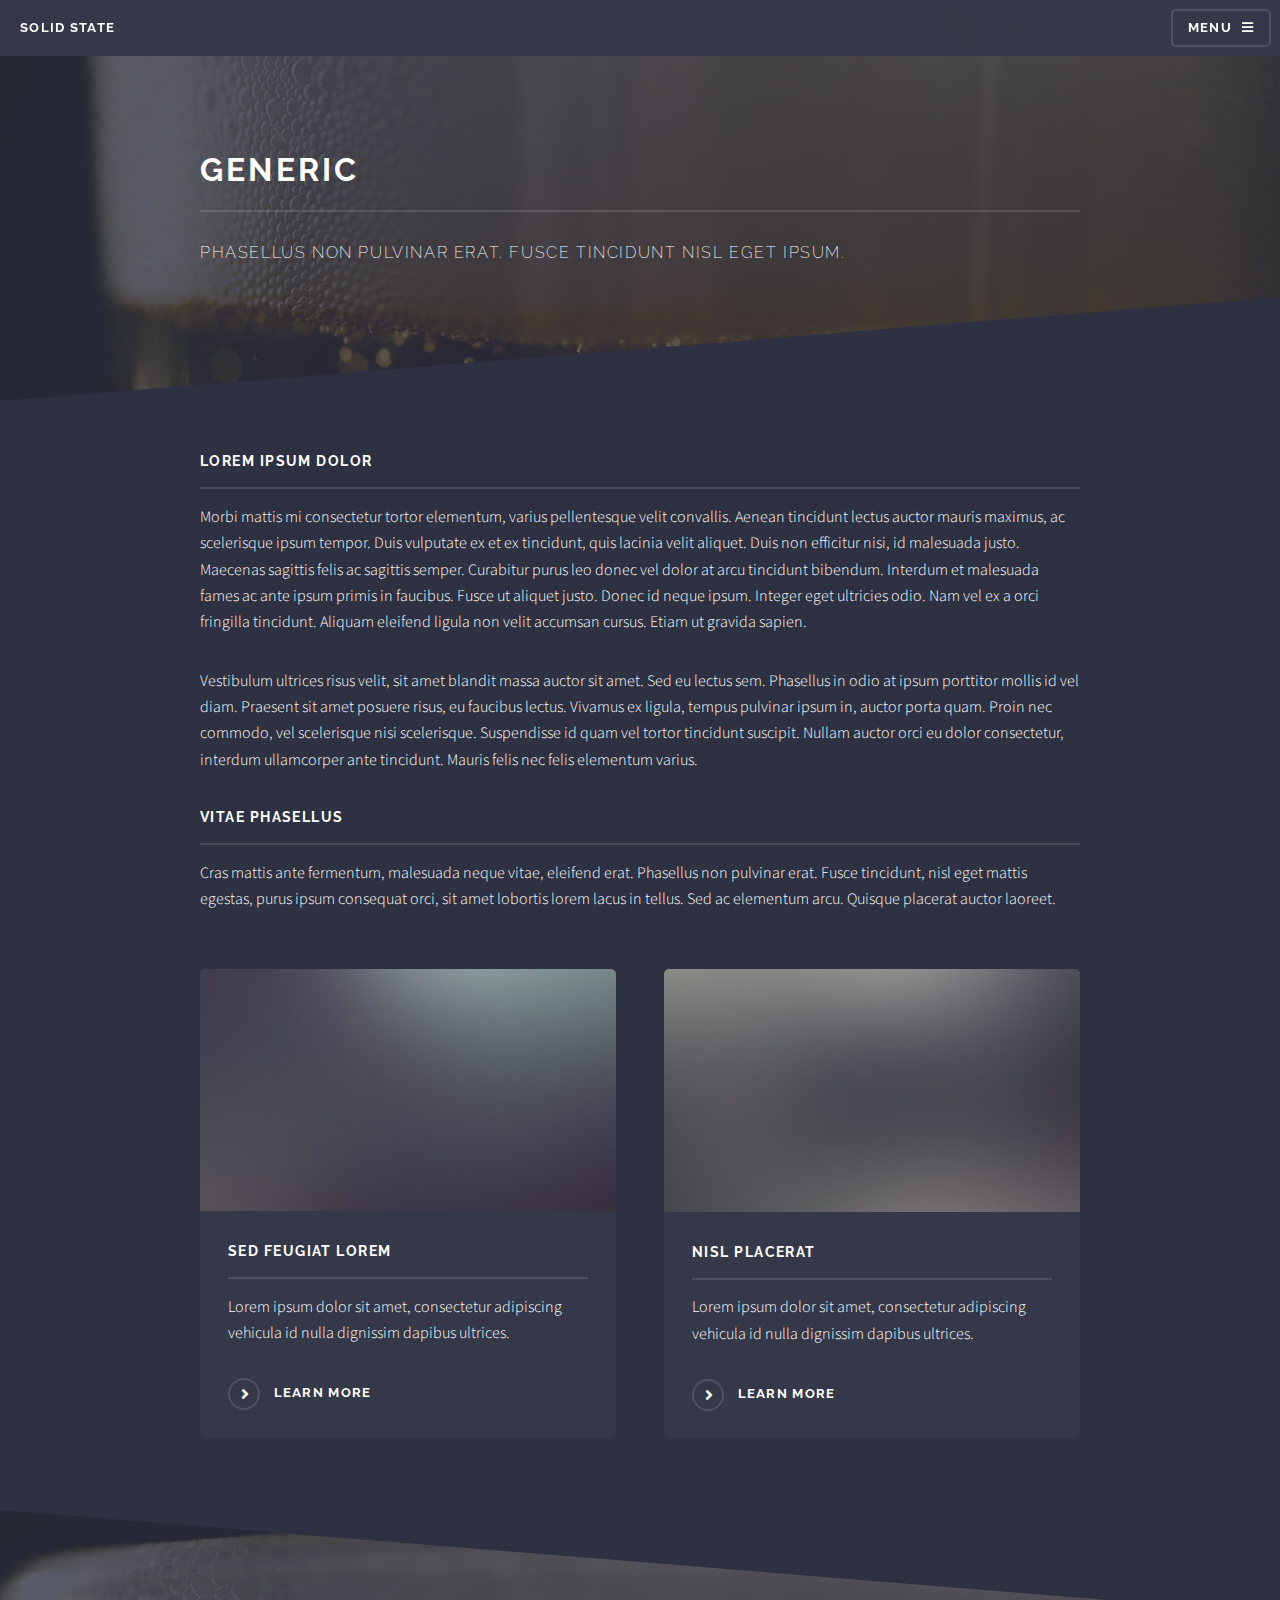
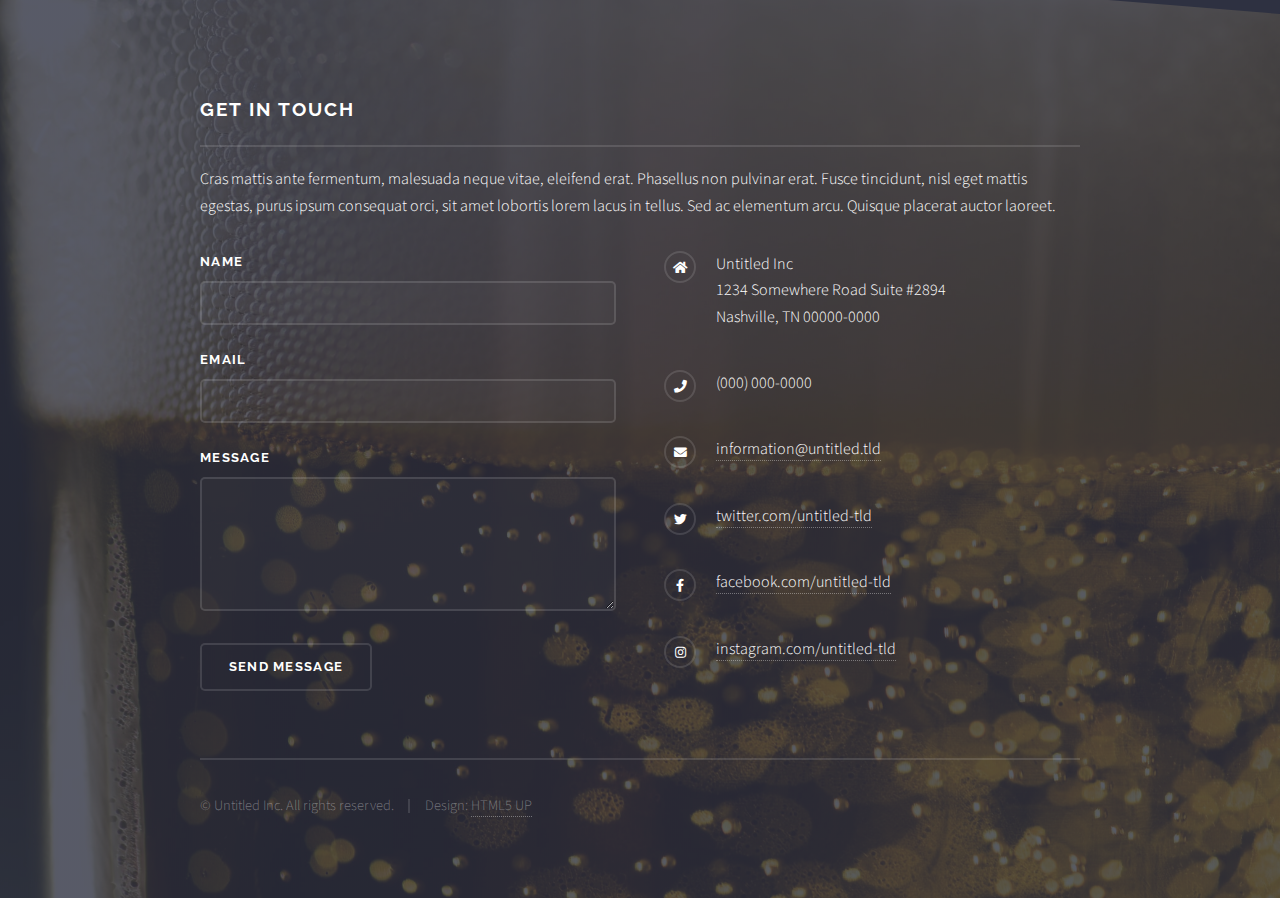
==== about.html @ 539ffc4b "Update index menu. Add beer and about html pages" ====
<!DOCTYPE HTML>
<!--
	Solid State by HTML5 UP
	html5up.net | @ajlkn
	Free for personal and commercial use under the CCA 3.0 license (html5up.net/license)
-->
<html>
	<head>
		<title>Generic - Solid State by HTML5 UP</title>
		<meta charset="utf-8" />
		<meta name="viewport" content="width=device-width, initial-scale=1, user-scalable=no" />
		<link rel="stylesheet" href="assets/css/main.css" />
		<noscript><link rel="stylesheet" href="assets/css/noscript.css" /></noscript>
	</head>
	<body class="is-preload">

		<!-- Page Wrapper -->
			<div id="page-wrapper">

				<!-- Header -->
					<header id="header">
						<h1><a href="index.html">Solid State</a></h1>
						<nav>
							<a href="#menu">Menu</a>
						</nav>
					</header>

				<!-- Menu -->
					<nav id="menu">
						<div class="inner">
							<h2>Menu</h2>
							<ul class="links">
								<li><a href="index.html">Home</a></li>
								<li><a href="generic.html">Generic</a></li>
								<li><a href="elements.html">Elements</a></li>
								<li><a href="#">Log In</a></li>
								<li><a href="#">Sign Up</a></li>
							</ul>
							<a href="#" class="close">Close</a>
						</div>
					</nav>

				<!-- Wrapper -->
					<section id="wrapper">
						<header>
							<div class="inner">
								<h2>Generic</h2>
								<p>Phasellus non pulvinar erat. Fusce tincidunt nisl eget ipsum.</p>
							</div>
						</header>

						<!-- Content -->
							<div class="wrapper">
								<div class="inner">

									<h3 class="major">Lorem ipsum dolor</h3>
									<p>Morbi mattis mi consectetur tortor elementum, varius pellentesque velit convallis. Aenean tincidunt lectus auctor mauris maximus, ac scelerisque ipsum tempor. Duis vulputate ex et ex tincidunt, quis lacinia velit aliquet. Duis non efficitur nisi, id malesuada justo. Maecenas sagittis felis ac sagittis semper. Curabitur purus leo donec vel dolor at arcu tincidunt bibendum. Interdum et malesuada fames ac ante ipsum primis in faucibus. Fusce ut aliquet justo. Donec id neque ipsum. Integer eget ultricies odio. Nam vel ex a orci fringilla tincidunt. Aliquam eleifend ligula non velit accumsan cursus. Etiam ut gravida sapien.</p>

									<p>Vestibulum ultrices risus velit, sit amet blandit massa auctor sit amet. Sed eu lectus sem. Phasellus in odio at ipsum porttitor mollis id vel diam. Praesent sit amet posuere risus, eu faucibus lectus. Vivamus ex ligula, tempus pulvinar ipsum in, auctor porta quam. Proin nec commodo, vel scelerisque nisi scelerisque. Suspendisse id quam vel tortor tincidunt suscipit. Nullam auctor orci eu dolor consectetur, interdum ullamcorper ante tincidunt. Mauris felis nec felis elementum varius.</p>

									<h3 class="major">Vitae phasellus</h3>
									<p>Cras mattis ante fermentum, malesuada neque vitae, eleifend erat. Phasellus non pulvinar erat. Fusce tincidunt, nisl eget mattis egestas, purus ipsum consequat orci, sit amet lobortis lorem lacus in tellus. Sed ac elementum arcu. Quisque placerat auctor laoreet.</p>

									<section class="features">
										<article>
											<a href="#" class="image"><img src="images/pic04.jpg" alt="" /></a>
											<h3 class="major">Sed feugiat lorem</h3>
											<p>Lorem ipsum dolor sit amet, consectetur adipiscing vehicula id nulla dignissim dapibus ultrices.</p>
											<a href="#" class="special">Learn more</a>
										</article>
										<article>
											<a href="#" class="image"><img src="images/pic05.jpg" alt="" /></a>
											<h3 class="major">Nisl placerat</h3>
											<p>Lorem ipsum dolor sit amet, consectetur adipiscing vehicula id nulla dignissim dapibus ultrices.</p>
											<a href="#" class="special">Learn more</a>
										</article>
									</section>

								</div>
							</div>

					</section>

				<!-- Footer -->
					<section id="footer">
						<div class="inner">
							<h2 class="major">Get in touch</h2>
							<p>Cras mattis ante fermentum, malesuada neque vitae, eleifend erat. Phasellus non pulvinar erat. Fusce tincidunt, nisl eget mattis egestas, purus ipsum consequat orci, sit amet lobortis lorem lacus in tellus. Sed ac elementum arcu. Quisque placerat auctor laoreet.</p>
							<form method="post" action="#">
								<div class="fields">
									<div class="field">
										<label for="name">Name</label>
										<input type="text" name="name" id="name" />
									</div>
									<div class="field">
										<label for="email">Email</label>
										<input type="email" name="email" id="email" />
									</div>
									<div class="field">
										<label for="message">Message</label>
										<textarea name="message" id="message" rows="4"></textarea>
									</div>
								</div>
								<ul class="actions">
									<li><input type="submit" value="Send Message" /></li>
								</ul>
							</form>
							<ul class="contact">
								<li class="icon solid fa-home">
									Untitled Inc<br />
									1234 Somewhere Road Suite #2894<br />
									Nashville, TN 00000-0000
								</li>
								<li class="icon solid fa-phone">(000) 000-0000</li>
								<li class="icon solid fa-envelope"><a href="#">information@untitled.tld</a></li>
								<li class="icon brands fa-twitter"><a href="#">twitter.com/untitled-tld</a></li>
								<li class="icon brands fa-facebook-f"><a href="#">facebook.com/untitled-tld</a></li>
								<li class="icon brands fa-instagram"><a href="#">instagram.com/untitled-tld</a></li>
							</ul>
							<ul class="copyright">
								<li>&copy; Untitled Inc. All rights reserved.</li><li>Design: <a href="http://html5up.net">HTML5 UP</a></li>
							</ul>
						</div>
					</section>

			</div>

		<!-- Scripts -->
			<script src="assets/js/jquery.min.js"></script>
			<script src="assets/js/jquery.scrollex.min.js"></script>
			<script src="assets/js/browser.min.js"></script>
			<script src="assets/js/breakpoints.min.js"></script>
			<script src="assets/js/util.js"></script>
			<script src="assets/js/main.js"></script>

	</body>
</html>
---- assets/css/main.css ----
@import url(fontawesome-all.min.css);
@import url("https://fonts.googleapis.com/css?family=Raleway:200,700|Source+Sans+Pro:300,600,300italic,600italic");

/*
	Solid State by HTML5 UP
	html5up.net | @ajlkn
	Free for personal and commercial use under the CCA 3.0 license (html5up.net/license)
*/

html,
body,
div,
span,
applet,
object,
iframe,
h1,
h2,
h3,
h4,
h5,
h6,
p,
blockquote,
pre,
a,
abbr,
acronym,
address,
big,
cite,
code,
del,
dfn,
em,
img,
ins,
kbd,
q,
s,
samp,
small,
strike,
strong,
sub,
sup,
tt,
var,
b,
u,
i,
center,
dl,
dt,
dd,
ol,
ul,
li,
fieldset,
form,
label,
legend,
table,
caption,
tbody,
tfoot,
thead,
tr,
th,
td,
article,
aside,
canvas,
details,
embed,
figure,
figcaption,
footer,
header,
hgroup,
menu,
nav,
output,
ruby,
section,
summary,
time,
mark,
audio,
video {
  margin: 0;
  padding: 0;
  border: 0;
  font-size: 100%;
  font: inherit;
  vertical-align: baseline;
}

article,
aside,
details,
figcaption,
figure,
footer,
header,
hgroup,
menu,
nav,
section {
  display: block;
}

body {
  line-height: 1;
}

ol,
ul {
  list-style: none;
}

blockquote,
q {
  quotes: none;
}

blockquote:before,
blockquote:after,
q:before,
q:after {
  content: "";
  content: none;
}

table {
  border-collapse: collapse;
  border-spacing: 0;
}

body {
  -webkit-text-size-adjust: none;
}

mark {
  background-color: transparent;
  color: inherit;
}

input::-moz-focus-inner {
  border: 0;
  padding: 0;
}

input,
select,
textarea {
  -moz-appearance: none;
  -webkit-appearance: none;
  -ms-appearance: none;
  appearance: none;
}

/* Basic */

@-ms-viewport {
  width: device-width;
}

body {
  -ms-overflow-style: scrollbar;
}

@media screen and (max-width: 480px) {
  html,
  body {
    min-width: 320px;
  }
}

html {
  box-sizing: border-box;
}

*,
*:before,
*:after {
  box-sizing: inherit;
}

body {
  background-color: #2e3141;
  background-image: linear-gradient(
      to top,
      rgba(46, 49, 65, 0.8),
      rgba(46, 49, 65, 0.8)
    ),
    url("../../images/bg.jpg");
  background-size: auto, cover;
  background-attachment: fixed, fixed;
  background-position: center, center;
}

body.is-preload *,
body.is-preload *:before,
body.is-preload *:after {
  -moz-animation: none !important;
  -webkit-animation: none !important;
  -ms-animation: none !important;
  animation: none !important;
  -moz-transition: none !important;
  -webkit-transition: none !important;
  -ms-transition: none !important;
  transition: none !important;
}

/* Type */

body,
input,
select,
textarea {
  color: #ffffff;
  font-family: "Source Sans Pro", Helvetica, sans-serif;
  font-size: 16.5pt;
  font-weight: 300;
  line-height: 1.65;
}

@media screen and (max-width: 1680px) {
  body,
  input,
  select,
  textarea {
    font-size: 13pt;
  }
}

@media screen and (max-width: 1280px) {
  body,
  input,
  select,
  textarea {
    font-size: 12pt;
  }
}

@media screen and (max-width: 980px) {
  body,
  input,
  select,
  textarea {
    font-size: 12pt;
  }
}

@media screen and (max-width: 736px) {
  body,
  input,
  select,
  textarea {
    font-size: 12pt;
  }
}

@media screen and (max-width: 480px) {
  body,
  input,
  select,
  textarea {
    font-size: 12pt;
  }
}

a {
  -moz-transition: color 0.2s ease-in-out, border-bottom-color 0.2s ease-in-out;
  -webkit-transition: color 0.2s ease-in-out,
    border-bottom-color 0.2s ease-in-out;
  -ms-transition: color 0.2s ease-in-out, border-bottom-color 0.2s ease-in-out;
  transition: color 0.2s ease-in-out, border-bottom-color 0.2s ease-in-out;
  border-bottom: dotted 1px rgba(255, 255, 255, 0.35);
  color: #ffffff;
  text-decoration: none;
}

a:hover {
  border-bottom-color: transparent;
  color: #ffffff !important;
}

a.special:not(.button) {
  text-decoration: none;
  border-bottom: 0;
  display: block;
  font-family: Raleway, Helvetica, sans-serif;
  font-size: 0.8em;
  font-weight: 700;
  letter-spacing: 0.1em;
  margin: 0 0 2em 0;
  text-transform: uppercase;
}

a.special:not(.button):before {
  -moz-osx-font-smoothing: grayscale;
  -webkit-font-smoothing: antialiased;
  display: inline-block;
  font-style: normal;
  font-variant: normal;
  text-rendering: auto;
  line-height: 1;
  text-transform: none !important;
  font-family: "Font Awesome 5 Free";
  font-weight: 900;
}

a.special:not(.button):before {
  -moz-transition: background-color 0.2s ease-in-out;
  -webkit-transition: background-color 0.2s ease-in-out;
  -ms-transition: background-color 0.2s ease-in-out;
  transition: background-color 0.2s ease-in-out;
  border-radius: 100%;
  border: solid 2px rgba(255, 255, 255, 0.125);
  content: "\f105";
  display: inline-block;
  font-size: 1.25em;
  height: 2em;
  line-height: 1.75em;
  margin-right: 0.85em;
  text-align: center;
  text-indent: 0.15em;
  vertical-align: middle;
  width: 2em;
}

a.special:not(.button):hover:before {
  background-color: rgba(255, 255, 255, 0.025);
}

a.special:not(.button):active:before {
  background-color: rgba(255, 255, 255, 0.075);
}

strong,
b {
  color: #ffffff;
  font-weight: 600;
}

em,
i {
  font-style: italic;
}

p {
  margin: 0 0 2em 0;
}

h1,
h2,
h3,
h4,
h5,
h6 {
  color: #ffffff;
  font-family: Raleway, Helvetica, sans-serif;
  font-weight: 700;
  letter-spacing: 0.1em;
  margin: 0 0 1em 0;
  text-transform: uppercase;
}

h1 a,
h2 a,
h3 a,
h4 a,
h5 a,
h6 a {
  color: inherit;
  text-decoration: none;
  border-bottom: 0;
}

h1 span,
h2 span,
h3 span,
h4 span,
h5 span,
h6 span {
  font-weight: 200;
}

h1.major,
h2.major,
h3.major,
h4.major,
h5.major,
h6.major {
  padding-bottom: 1em;
  border-bottom: solid 2px rgba(255, 255, 255, 0.125);
}

h2 {
  font-size: 1.2em;
}

h3 {
  font-size: 0.9em;
}

h4 {
  font-size: 0.7em;
}

h5 {
  font-size: 0.7em;
}

h6 {
  font-size: 0.7em;
}

@media screen and (max-width: 736px) {
  h2 {
    font-size: 1em;
  }

  h3 {
    font-size: 0.8em;
  }
}

sub {
  font-size: 0.8em;
  position: relative;
  top: 0.5em;
}

sup {
  font-size: 0.8em;
  position: relative;
  top: -0.5em;
}

blockquote {
  border-left: solid 4px rgba(255, 255, 255, 0.125);
  font-style: italic;
  margin: 0 0 2em 0;
  padding: 0.5em 0 0.5em 2em;
}

code {
  background: rgba(255, 255, 255, 0.025);
  border-radius: 5px;
  border: solid 2px rgba(255, 255, 255, 0.125);
  font-family: "Courier New", monospace;
  font-size: 0.9em;
  margin: 0 0.25em;
  padding: 0.25em 0.65em;
}

pre {
  -webkit-overflow-scrolling: touch;
  font-family: "Courier New", monospace;
  font-size: 0.9em;
  margin: 0 0 2em 0;
}

pre code {
  display: block;
  line-height: 1.75em;
  padding: 1em 1.5em;
  overflow-x: auto;
}

hr {
  border: 0;
  border-bottom: solid 2px rgba(255, 255, 255, 0.125);
  margin: 2.5em 0;
}

hr.major {
  margin: 4em 0;
}

.align-left {
  text-align: left;
}

.align-center {
  text-align: center;
}

.align-right {
  text-align: right;
}

/* Row */

.row {
  display: flex;
  flex-wrap: wrap;
  box-sizing: border-box;
  align-items: stretch;
}

.row > * {
  box-sizing: border-box;
}

.row.gtr-uniform > * > :last-child {
  margin-bottom: 0;
}

.row.aln-left {
  justify-content: flex-start;
}

.row.aln-center {
  justify-content: center;
}

.row.aln-right {
  justify-content: flex-end;
}

.row.aln-top {
  align-items: flex-start;
}

.row.aln-middle {
  align-items: center;
}

.row.aln-bottom {
  align-items: flex-end;
}

.row > .imp {
  order: -1;
}

.row > .col-1 {
  width: 8.33333%;
}

.row > .off-1 {
  margin-left: 8.33333%;
}

.row > .col-2 {
  width: 16.66667%;
}

.row > .off-2 {
  margin-left: 16.66667%;
}

.row > .col-3 {
  width: 25%;
}

.row > .off-3 {
  margin-left: 25%;
}

.row > .col-4 {
  width: 33.33333%;
}

.row > .off-4 {
  margin-left: 33.33333%;
}

.row > .col-5 {
  width: 41.66667%;
}

.row > .off-5 {
  margin-left: 41.66667%;
}

.row > .col-6 {
  width: 50%;
}

.row > .off-6 {
  margin-left: 50%;
}

.row > .col-7 {
  width: 58.33333%;
}

.row > .off-7 {
  margin-left: 58.33333%;
}

.row > .col-8 {
  width: 66.66667%;
}

.row > .off-8 {
  margin-left: 66.66667%;
}

.row > .col-9 {
  width: 75%;
}

.row > .off-9 {
  margin-left: 75%;
}

.row > .col-10 {
  width: 83.33333%;
}

.row > .off-10 {
  margin-left: 83.33333%;
}

.row > .col-11 {
  width: 91.66667%;
}

.row > .off-11 {
  margin-left: 91.66667%;
}

.row > .col-12 {
  width: 100%;
}

.row > .off-12 {
  margin-left: 100%;
}

.row.gtr-0 {
  margin-top: 0;
  margin-left: 0em;
}

.row.gtr-0 > * {
  padding: 0 0 0 0em;
}

.row.gtr-0.gtr-uniform {
  margin-top: 0em;
}

.row.gtr-0.gtr-uniform > * {
  padding-top: 0em;
}

.row.gtr-25 {
  margin-top: 0;
  margin-left: -0.4375em;
}

.row.gtr-25 > * {
  padding: 0 0 0 0.4375em;
}

.row.gtr-25.gtr-uniform {
  margin-top: -0.4375em;
}

.row.gtr-25.gtr-uniform > * {
  padding-top: 0.4375em;
}

.row.gtr-50 {
  margin-top: 0;
  margin-left: -0.875em;
}

.row.gtr-50 > * {
  padding: 0 0 0 0.875em;
}

.row.gtr-50.gtr-uniform {
  margin-top: -0.875em;
}

.row.gtr-50.gtr-uniform > * {
  padding-top: 0.875em;
}

.row {
  margin-top: 0;
  margin-left: -1.75em;
}

.row > * {
  padding: 0 0 0 1.75em;
}

.row.gtr-uniform {
  margin-top: -1.75em;
}

.row.gtr-uniform > * {
  padding-top: 1.75em;
}

.row.gtr-150 {
  margin-top: 0;
  margin-left: -2.625em;
}

.row.gtr-150 > * {
  padding: 0 0 0 2.625em;
}

.row.gtr-150.gtr-uniform {
  margin-top: -2.625em;
}

.row.gtr-150.gtr-uniform > * {
  padding-top: 2.625em;
}

.row.gtr-200 {
  margin-top: 0;
  margin-left: -3.5em;
}

.row.gtr-200 > * {
  padding: 0 0 0 3.5em;
}

.row.gtr-200.gtr-uniform {
  margin-top: -3.5em;
}

.row.gtr-200.gtr-uniform > * {
  padding-top: 3.5em;
}

@media screen and (max-width: 1680px) {
  .row {
    display: flex;
    flex-wrap: wrap;
    box-sizing: border-box;
    align-items: stretch;
  }

  .row > * {
    box-sizing: border-box;
  }

  .row.gtr-uniform > * > :last-child {
    margin-bottom: 0;
  }

  .row.aln-left {
    justify-content: flex-start;
  }

  .row.aln-center {
    justify-content: center;
  }

  .row.aln-right {
    justify-content: flex-end;
  }

  .row.aln-top {
    align-items: flex-start;
  }

  .row.aln-middle {
    align-items: center;
  }

  .row.aln-bottom {
    align-items: flex-end;
  }

  .row > .imp-xlarge {
    order: -1;
  }

  .row > .col-1-xlarge {
    width: 8.33333%;
  }

  .row > .off-1-xlarge {
    margin-left: 8.33333%;
  }

  .row > .col-2-xlarge {
    width: 16.66667%;
  }

  .row > .off-2-xlarge {
    margin-left: 16.66667%;
  }

  .row > .col-3-xlarge {
    width: 25%;
  }

  .row > .off-3-xlarge {
    margin-left: 25%;
  }

  .row > .col-4-xlarge {
    width: 33.33333%;
  }

  .row > .off-4-xlarge {
    margin-left: 33.33333%;
  }

  .row > .col-5-xlarge {
    width: 41.66667%;
  }

  .row > .off-5-xlarge {
    margin-left: 41.66667%;
  }

  .row > .col-6-xlarge {
    width: 50%;
  }

  .row > .off-6-xlarge {
    margin-left: 50%;
  }

  .row > .col-7-xlarge {
    width: 58.33333%;
  }

  .row > .off-7-xlarge {
    margin-left: 58.33333%;
  }

  .row > .col-8-xlarge {
    width: 66.66667%;
  }

  .row > .off-8-xlarge {
    margin-left: 66.66667%;
  }

  .row > .col-9-xlarge {
    width: 75%;
  }

  .row > .off-9-xlarge {
    margin-left: 75%;
  }

  .row > .col-10-xlarge {
    width: 83.33333%;
  }

  .row > .off-10-xlarge {
    margin-left: 83.33333%;
  }

  .row > .col-11-xlarge {
    width: 91.66667%;
  }

  .row > .off-11-xlarge {
    margin-left: 91.66667%;
  }

  .row > .col-12-xlarge {
    width: 100%;
  }

  .row > .off-12-xlarge {
    margin-left: 100%;
  }

  .row.gtr-0 {
    margin-top: 0;
    margin-left: 0em;
  }

  .row.gtr-0 > * {
    padding: 0 0 0 0em;
  }

  .row.gtr-0.gtr-uniform {
    margin-top: 0em;
  }

  .row.gtr-0.gtr-uniform > * {
    padding-top: 0em;
  }

  .row.gtr-25 {
    margin-top: 0;
    margin-left: -0.4375em;
  }

  .row.gtr-25 > * {
    padding: 0 0 0 0.4375em;
  }

  .row.gtr-25.gtr-uniform {
    margin-top: -0.4375em;
  }

  .row.gtr-25.gtr-uniform > * {
    padding-top: 0.4375em;
  }

  .row.gtr-50 {
    margin-top: 0;
    margin-left: -0.875em;
  }

  .row.gtr-50 > * {
    padding: 0 0 0 0.875em;
  }

  .row.gtr-50.gtr-uniform {
    margin-top: -0.875em;
  }

  .row.gtr-50.gtr-uniform > * {
    padding-top: 0.875em;
  }

  .row {
    margin-top: 0;
    margin-left: -1.75em;
  }

  .row > * {
    padding: 0 0 0 1.75em;
  }

  .row.gtr-uniform {
    margin-top: -1.75em;
  }

  .row.gtr-uniform > * {
    padding-top: 1.75em;
  }

  .row.gtr-150 {
    margin-top: 0;
    margin-left: -2.625em;
  }

  .row.gtr-150 > * {
    padding: 0 0 0 2.625em;
  }

  .row.gtr-150.gtr-uniform {
    margin-top: -2.625em;
  }

  .row.gtr-150.gtr-uniform > * {
    padding-top: 2.625em;
  }

  .row.gtr-200 {
    margin-top: 0;
    margin-left: -3.5em;
  }

  .row.gtr-200 > * {
    padding: 0 0 0 3.5em;
  }

  .row.gtr-200.gtr-uniform {
    margin-top: -3.5em;
  }

  .row.gtr-200.gtr-uniform > * {
    padding-top: 3.5em;
  }
}

@media screen and (max-width: 1280px) {
  .row {
    display: flex;
    flex-wrap: wrap;
    box-sizing: border-box;
    align-items: stretch;
  }

  .row > * {
    box-sizing: border-box;
  }

  .row.gtr-uniform > * > :last-child {
    margin-bottom: 0;
  }

  .row.aln-left {
    justify-content: flex-start;
  }

  .row.aln-center {
    justify-content: center;
  }

  .row.aln-right {
    justify-content: flex-end;
  }

  .row.aln-top {
    align-items: flex-start;
  }

  .row.aln-middle {
    align-items: center;
  }

  .row.aln-bottom {
    align-items: flex-end;
  }

  .row > .imp-large {
    order: -1;
  }

  .row > .col-1-large {
    width: 8.33333%;
  }

  .row > .off-1-large {
    margin-left: 8.33333%;
  }

  .row > .col-2-large {
    width: 16.66667%;
  }

  .row > .off-2-large {
    margin-left: 16.66667%;
  }

  .row > .col-3-large {
    width: 25%;
  }

  .row > .off-3-large {
    margin-left: 25%;
  }

  .row > .col-4-large {
    width: 33.33333%;
  }

  .row > .off-4-large {
    margin-left: 33.33333%;
  }

  .row > .col-5-large {
    width: 41.66667%;
  }

  .row > .off-5-large {
    margin-left: 41.66667%;
  }

  .row > .col-6-large {
    width: 50%;
  }

  .row > .off-6-large {
    margin-left: 50%;
  }

  .row > .col-7-large {
    width: 58.33333%;
  }

  .row > .off-7-large {
    margin-left: 58.33333%;
  }

  .row > .col-8-large {
    width: 66.66667%;
  }

  .row > .off-8-large {
    margin-left: 66.66667%;
  }

  .row > .col-9-large {
    width: 75%;
  }

  .row > .off-9-large {
    margin-left: 75%;
  }

  .row > .col-10-large {
    width: 83.33333%;
  }

  .row > .off-10-large {
    margin-left: 83.33333%;
  }

  .row > .col-11-large {
    width: 91.66667%;
  }

  .row > .off-11-large {
    margin-left: 91.66667%;
  }

  .row > .col-12-large {
    width: 100%;
  }

  .row > .off-12-large {
    margin-left: 100%;
  }

  .row.gtr-0 {
    margin-top: 0;
    margin-left: 0em;
  }

  .row.gtr-0 > * {
    padding: 0 0 0 0em;
  }

  .row.gtr-0.gtr-uniform {
    margin-top: 0em;
  }

  .row.gtr-0.gtr-uniform > * {
    padding-top: 0em;
  }

  .row.gtr-25 {
    margin-top: 0;
    margin-left: -0.4375em;
  }

  .row.gtr-25 > * {
    padding: 0 0 0 0.4375em;
  }

  .row.gtr-25.gtr-uniform {
    margin-top: -0.4375em;
  }

  .row.gtr-25.gtr-uniform > * {
    padding-top: 0.4375em;
  }

  .row.gtr-50 {
    margin-top: 0;
    margin-left: -0.875em;
  }

  .row.gtr-50 > * {
    padding: 0 0 0 0.875em;
  }

  .row.gtr-50.gtr-uniform {
    margin-top: -0.875em;
  }

  .row.gtr-50.gtr-uniform > * {
    padding-top: 0.875em;
  }

  .row {
    margin-top: 0;
    margin-left: -1.75em;
  }

  .row > * {
    padding: 0 0 0 1.75em;
  }

  .row.gtr-uniform {
    margin-top: -1.75em;
  }

  .row.gtr-uniform > * {
    padding-top: 1.75em;
  }

  .row.gtr-150 {
    margin-top: 0;
    margin-left: -2.625em;
  }

  .row.gtr-150 > * {
    padding: 0 0 0 2.625em;
  }

  .row.gtr-150.gtr-uniform {
    margin-top: -2.625em;
  }

  .row.gtr-150.gtr-uniform > * {
    padding-top: 2.625em;
  }

  .row.gtr-200 {
    margin-top: 0;
    margin-left: -3.5em;
  }

  .row.gtr-200 > * {
    padding: 0 0 0 3.5em;
  }

  .row.gtr-200.gtr-uniform {
    margin-top: -3.5em;
  }

  .row.gtr-200.gtr-uniform > * {
    padding-top: 3.5em;
  }
}

@media screen and (max-width: 980px) {
  .row {
    display: flex;
    flex-wrap: wrap;
    box-sizing: border-box;
    align-items: stretch;
  }

  .row > * {
    box-sizing: border-box;
  }

  .row.gtr-uniform > * > :last-child {
    margin-bottom: 0;
  }

  .row.aln-left {
    justify-content: flex-start;
  }

  .row.aln-center {
    justify-content: center;
  }

  .row.aln-right {
    justify-content: flex-end;
  }

  .row.aln-top {
    align-items: flex-start;
  }

  .row.aln-middle {
    align-items: center;
  }

  .row.aln-bottom {
    align-items: flex-end;
  }

  .row > .imp-medium {
    order: -1;
  }

  .row > .col-1-medium {
    width: 8.33333%;
  }

  .row > .off-1-medium {
    margin-left: 8.33333%;
  }

  .row > .col-2-medium {
    width: 16.66667%;
  }

  .row > .off-2-medium {
    margin-left: 16.66667%;
  }

  .row > .col-3-medium {
    width: 25%;
  }

  .row > .off-3-medium {
    margin-left: 25%;
  }

  .row > .col-4-medium {
    width: 33.33333%;
  }

  .row > .off-4-medium {
    margin-left: 33.33333%;
  }

  .row > .col-5-medium {
    width: 41.66667%;
  }

  .row > .off-5-medium {
    margin-left: 41.66667%;
  }

  .row > .col-6-medium {
    width: 50%;
  }

  .row > .off-6-medium {
    margin-left: 50%;
  }

  .row > .col-7-medium {
    width: 58.33333%;
  }

  .row > .off-7-medium {
    margin-left: 58.33333%;
  }

  .row > .col-8-medium {
    width: 66.66667%;
  }

  .row > .off-8-medium {
    margin-left: 66.66667%;
  }

  .row > .col-9-medium {
    width: 75%;
  }

  .row > .off-9-medium {
    margin-left: 75%;
  }

  .row > .col-10-medium {
    width: 83.33333%;
  }

  .row > .off-10-medium {
    margin-left: 83.33333%;
  }

  .row > .col-11-medium {
    width: 91.66667%;
  }

  .row > .off-11-medium {
    margin-left: 91.66667%;
  }

  .row > .col-12-medium {
    width: 100%;
  }

  .row > .off-12-medium {
    margin-left: 100%;
  }

  .row.gtr-0 {
    margin-top: 0;
    margin-left: 0em;
  }

  .row.gtr-0 > * {
    padding: 0 0 0 0em;
  }

  .row.gtr-0.gtr-uniform {
    margin-top: 0em;
  }

  .row.gtr-0.gtr-uniform > * {
    padding-top: 0em;
  }

  .row.gtr-25 {
    margin-top: 0;
    margin-left: -0.4375em;
  }

  .row.gtr-25 > * {
    padding: 0 0 0 0.4375em;
  }

  .row.gtr-25.gtr-uniform {
    margin-top: -0.4375em;
  }

  .row.gtr-25.gtr-uniform > * {
    padding-top: 0.4375em;
  }

  .row.gtr-50 {
    margin-top: 0;
    margin-left: -0.875em;
  }

  .row.gtr-50 > * {
    padding: 0 0 0 0.875em;
  }

  .row.gtr-50.gtr-uniform {
    margin-top: -0.875em;
  }

  .row.gtr-50.gtr-uniform > * {
    padding-top: 0.875em;
  }

  .row {
    margin-top: 0;
    margin-left: -1.75em;
  }

  .row > * {
    padding: 0 0 0 1.75em;
  }

  .row.gtr-uniform {
    margin-top: -1.75em;
  }

  .row.gtr-uniform > * {
    padding-top: 1.75em;
  }

  .row.gtr-150 {
    margin-top: 0;
    margin-left: -2.625em;
  }

  .row.gtr-150 > * {
    padding: 0 0 0 2.625em;
  }

  .row.gtr-150.gtr-uniform {
    margin-top: -2.625em;
  }

  .row.gtr-150.gtr-uniform > * {
    padding-top: 2.625em;
  }

  .row.gtr-200 {
    margin-top: 0;
    margin-left: -3.5em;
  }

  .row.gtr-200 > * {
    padding: 0 0 0 3.5em;
  }

  .row.gtr-200.gtr-uniform {
    margin-top: -3.5em;
  }

  .row.gtr-200.gtr-uniform > * {
    padding-top: 3.5em;
  }
}

@media screen and (max-width: 736px) {
  .row {
    display: flex;
    flex-wrap: wrap;
    box-sizing: border-box;
    align-items: stretch;
  }

  .row > * {
    box-sizing: border-box;
  }

  .row.gtr-uniform > * > :last-child {
    margin-bottom: 0;
  }

  .row.aln-left {
    justify-content: flex-start;
  }

  .row.aln-center {
    justify-content: center;
  }

  .row.aln-right {
    justify-content: flex-end;
  }

  .row.aln-top {
    align-items: flex-start;
  }

  .row.aln-middle {
    align-items: center;
  }

  .row.aln-bottom {
    align-items: flex-end;
  }

  .row > .imp-small {
    order: -1;
  }

  .row > .col-1-small {
    width: 8.33333%;
  }

  .row > .off-1-small {
    margin-left: 8.33333%;
  }

  .row > .col-2-small {
    width: 16.66667%;
  }

  .row > .off-2-small {
    margin-left: 16.66667%;
  }

  .row > .col-3-small {
    width: 25%;
  }

  .row > .off-3-small {
    margin-left: 25%;
  }

  .row > .col-4-small {
    width: 33.33333%;
  }

  .row > .off-4-small {
    margin-left: 33.33333%;
  }

  .row > .col-5-small {
    width: 41.66667%;
  }

  .row > .off-5-small {
    margin-left: 41.66667%;
  }

  .row > .col-6-small {
    width: 50%;
  }

  .row > .off-6-small {
    margin-left: 50%;
  }

  .row > .col-7-small {
    width: 58.33333%;
  }

  .row > .off-7-small {
    margin-left: 58.33333%;
  }

  .row > .col-8-small {
    width: 66.66667%;
  }

  .row > .off-8-small {
    margin-left: 66.66667%;
  }

  .row > .col-9-small {
    width: 75%;
  }

  .row > .off-9-small {
    margin-left: 75%;
  }

  .row > .col-10-small {
    width: 83.33333%;
  }

  .row > .off-10-small {
    margin-left: 83.33333%;
  }

  .row > .col-11-small {
    width: 91.66667%;
  }

  .row > .off-11-small {
    margin-left: 91.66667%;
  }

  .row > .col-12-small {
    width: 100%;
  }

  .row > .off-12-small {
    margin-left: 100%;
  }

  .row.gtr-0 {
    margin-top: 0;
    margin-left: 0em;
  }

  .row.gtr-0 > * {
    padding: 0 0 0 0em;
  }

  .row.gtr-0.gtr-uniform {
    margin-top: 0em;
  }

  .row.gtr-0.gtr-uniform > * {
    padding-top: 0em;
  }

  .row.gtr-25 {
    margin-top: 0;
    margin-left: -0.3125em;
  }

  .row.gtr-25 > * {
    padding: 0 0 0 0.3125em;
  }

  .row.gtr-25.gtr-uniform {
    margin-top: -0.3125em;
  }

  .row.gtr-25.gtr-uniform > * {
    padding-top: 0.3125em;
  }

  .row.gtr-50 {
    margin-top: 0;
    margin-left: -0.625em;
  }

  .row.gtr-50 > * {
    padding: 0 0 0 0.625em;
  }

  .row.gtr-50.gtr-uniform {
    margin-top: -0.625em;
  }

  .row.gtr-50.gtr-uniform > * {
    padding-top: 0.625em;
  }

  .row {
    margin-top: 0;
    margin-left: -1.25em;
  }

  .row > * {
    padding: 0 0 0 1.25em;
  }

  .row.gtr-uniform {
    margin-top: -1.25em;
  }

  .row.gtr-uniform > * {
    padding-top: 1.25em;
  }

  .row.gtr-150 {
    margin-top: 0;
    margin-left: -1.875em;
  }

  .row.gtr-150 > * {
    padding: 0 0 0 1.875em;
  }

  .row.gtr-150.gtr-uniform {
    margin-top: -1.875em;
  }

  .row.gtr-150.gtr-uniform > * {
    padding-top: 1.875em;
  }

  .row.gtr-200 {
    margin-top: 0;
    margin-left: -2.5em;
  }

  .row.gtr-200 > * {
    padding: 0 0 0 2.5em;
  }

  .row.gtr-200.gtr-uniform {
    margin-top: -2.5em;
  }

  .row.gtr-200.gtr-uniform > * {
    padding-top: 2.5em;
  }
}

@media screen and (max-width: 480px) {
  .row {
    display: flex;
    flex-wrap: wrap;
    box-sizing: border-box;
    align-items: stretch;
  }

  .row > * {
    box-sizing: border-box;
  }

  .row.gtr-uniform > * > :last-child {
    margin-bottom: 0;
  }

  .row.aln-left {
    justify-content: flex-start;
  }

  .row.aln-center {
    justify-content: center;
  }

  .row.aln-right {
    justify-content: flex-end;
  }

  .row.aln-top {
    align-items: flex-start;
  }

  .row.aln-middle {
    align-items: center;
  }

  .row.aln-bottom {
    align-items: flex-end;
  }

  .row > .imp-xsmall {
    order: -1;
  }

  .row > .col-1-xsmall {
    width: 8.33333%;
  }

  .row > .off-1-xsmall {
    margin-left: 8.33333%;
  }

  .row > .col-2-xsmall {
    width: 16.66667%;
  }

  .row > .off-2-xsmall {
    margin-left: 16.66667%;
  }

  .row > .col-3-xsmall {
    width: 25%;
  }

  .row > .off-3-xsmall {
    margin-left: 25%;
  }

  .row > .col-4-xsmall {
    width: 33.33333%;
  }

  .row > .off-4-xsmall {
    margin-left: 33.33333%;
  }

  .row > .col-5-xsmall {
    width: 41.66667%;
  }

  .row > .off-5-xsmall {
    margin-left: 41.66667%;
  }

  .row > .col-6-xsmall {
    width: 50%;
  }

  .row > .off-6-xsmall {
    margin-left: 50%;
  }

  .row > .col-7-xsmall {
    width: 58.33333%;
  }

  .row > .off-7-xsmall {
    margin-left: 58.33333%;
  }

  .row > .col-8-xsmall {
    width: 66.66667%;
  }

  .row > .off-8-xsmall {
    margin-left: 66.66667%;
  }

  .row > .col-9-xsmall {
    width: 75%;
  }

  .row > .off-9-xsmall {
    margin-left: 75%;
  }

  .row > .col-10-xsmall {
    width: 83.33333%;
  }

  .row > .off-10-xsmall {
    margin-left: 83.33333%;
  }

  .row > .col-11-xsmall {
    width: 91.66667%;
  }

  .row > .off-11-xsmall {
    margin-left: 91.66667%;
  }

  .row > .col-12-xsmall {
    width: 100%;
  }

  .row > .off-12-xsmall {
    margin-left: 100%;
  }

  .row.gtr-0 {
    margin-top: 0;
    margin-left: 0em;
  }

  .row.gtr-0 > * {
    padding: 0 0 0 0em;
  }

  .row.gtr-0.gtr-uniform {
    margin-top: 0em;
  }

  .row.gtr-0.gtr-uniform > * {
    padding-top: 0em;
  }

  .row.gtr-25 {
    margin-top: 0;
    margin-left: -0.3125em;
  }

  .row.gtr-25 > * {
    padding: 0 0 0 0.3125em;
  }

  .row.gtr-25.gtr-uniform {
    margin-top: -0.3125em;
  }

  .row.gtr-25.gtr-uniform > * {
    padding-top: 0.3125em;
  }

  .row.gtr-50 {
    margin-top: 0;
    margin-left: -0.625em;
  }

  .row.gtr-50 > * {
    padding: 0 0 0 0.625em;
  }

  .row.gtr-50.gtr-uniform {
    margin-top: -0.625em;
  }

  .row.gtr-50.gtr-uniform > * {
    padding-top: 0.625em;
  }

  .row {
    margin-top: 0;
    margin-left: -1.25em;
  }

  .row > * {
    padding: 0 0 0 1.25em;
  }

  .row.gtr-uniform {
    margin-top: -1.25em;
  }

  .row.gtr-uniform > * {
    padding-top: 1.25em;
  }

  .row.gtr-150 {
    margin-top: 0;
    margin-left: -1.875em;
  }

  .row.gtr-150 > * {
    padding: 0 0 0 1.875em;
  }

  .row.gtr-150.gtr-uniform {
    margin-top: -1.875em;
  }

  .row.gtr-150.gtr-uniform > * {
    padding-top: 1.875em;
  }

  .row.gtr-200 {
    margin-top: 0;
    margin-left: -2.5em;
  }

  .row.gtr-200 > * {
    padding: 0 0 0 2.5em;
  }

  .row.gtr-200.gtr-uniform {
    margin-top: -2.5em;
  }

  .row.gtr-200.gtr-uniform > * {
    padding-top: 2.5em;
  }
}

@media screen and (max-width: 360px) {
  .row {
    display: flex;
    flex-wrap: wrap;
    box-sizing: border-box;
    align-items: stretch;
  }

  .row > * {
    box-sizing: border-box;
  }

  .row.gtr-uniform > * > :last-child {
    margin-bottom: 0;
  }

  .row.aln-left {
    justify-content: flex-start;
  }

  .row.aln-center {
    justify-content: center;
  }

  .row.aln-right {
    justify-content: flex-end;
  }

  .row.aln-top {
    align-items: flex-start;
  }

  .row.aln-middle {
    align-items: center;
  }

  .row.aln-bottom {
    align-items: flex-end;
  }

  .row > .imp-xxsmall {
    order: -1;
  }

  .row > .col-1-xxsmall {
    width: 8.33333%;
  }

  .row > .off-1-xxsmall {
    margin-left: 8.33333%;
  }

  .row > .col-2-xxsmall {
    width: 16.66667%;
  }

  .row > .off-2-xxsmall {
    margin-left: 16.66667%;
  }

  .row > .col-3-xxsmall {
    width: 25%;
  }

  .row > .off-3-xxsmall {
    margin-left: 25%;
  }

  .row > .col-4-xxsmall {
    width: 33.33333%;
  }

  .row > .off-4-xxsmall {
    margin-left: 33.33333%;
  }

  .row > .col-5-xxsmall {
    width: 41.66667%;
  }

  .row > .off-5-xxsmall {
    margin-left: 41.66667%;
  }

  .row > .col-6-xxsmall {
    width: 50%;
  }

  .row > .off-6-xxsmall {
    margin-left: 50%;
  }

  .row > .col-7-xxsmall {
    width: 58.33333%;
  }

  .row > .off-7-xxsmall {
    margin-left: 58.33333%;
  }

  .row > .col-8-xxsmall {
    width: 66.66667%;
  }

  .row > .off-8-xxsmall {
    margin-left: 66.66667%;
  }

  .row > .col-9-xxsmall {
    width: 75%;
  }

  .row > .off-9-xxsmall {
    margin-left: 75%;
  }

  .row > .col-10-xxsmall {
    width: 83.33333%;
  }

  .row > .off-10-xxsmall {
    margin-left: 83.33333%;
  }

  .row > .col-11-xxsmall {
    width: 91.66667%;
  }

  .row > .off-11-xxsmall {
    margin-left: 91.66667%;
  }

  .row > .col-12-xxsmall {
    width: 100%;
  }

  .row > .off-12-xxsmall {
    margin-left: 100%;
  }

  .row.gtr-0 {
    margin-top: 0;
    margin-left: 0em;
  }

  .row.gtr-0 > * {
    padding: 0 0 0 0em;
  }

  .row.gtr-0.gtr-uniform {
    margin-top: 0em;
  }

  .row.gtr-0.gtr-uniform > * {
    padding-top: 0em;
  }

  .row.gtr-25 {
    margin-top: 0;
    margin-left: -0.3125em;
  }

  .row.gtr-25 > * {
    padding: 0 0 0 0.3125em;
  }

  .row.gtr-25.gtr-uniform {
    margin-top: -0.3125em;
  }

  .row.gtr-25.gtr-uniform > * {
    padding-top: 0.3125em;
  }

  .row.gtr-50 {
    margin-top: 0;
    margin-left: -0.625em;
  }

  .row.gtr-50 > * {
    padding: 0 0 0 0.625em;
  }

  .row.gtr-50.gtr-uniform {
    margin-top: -0.625em;
  }

  .row.gtr-50.gtr-uniform > * {
    padding-top: 0.625em;
  }

  .row {
    margin-top: 0;
    margin-left: -1.25em;
  }

  .row > * {
    padding: 0 0 0 1.25em;
  }

  .row.gtr-uniform {
    margin-top: -1.25em;
  }

  .row.gtr-uniform > * {
    padding-top: 1.25em;
  }

  .row.gtr-150 {
    margin-top: 0;
    margin-left: -1.875em;
  }

  .row.gtr-150 > * {
    padding: 0 0 0 1.875em;
  }

  .row.gtr-150.gtr-uniform {
    margin-top: -1.875em;
  }

  .row.gtr-150.gtr-uniform > * {
    padding-top: 1.875em;
  }

  .row.gtr-200 {
    margin-top: 0;
    margin-left: -2.5em;
  }

  .row.gtr-200 > * {
    padding: 0 0 0 2.5em;
  }

  .row.gtr-200.gtr-uniform {
    margin-top: -2.5em;
  }

  .row.gtr-200.gtr-uniform > * {
    padding-top: 2.5em;
  }
}

/* Section/Article */

section.special,
article.special {
  text-align: center;
}

/* Form */

form {
  margin: 0 0 2em 0;
}

form > :last-child {
  margin-bottom: 0;
}

form > .fields {
  display: -moz-flex;
  display: -webkit-flex;
  display: -ms-flex;
  display: flex;
  -moz-flex-wrap: wrap;
  -webkit-flex-wrap: wrap;
  -ms-flex-wrap: wrap;
  flex-wrap: wrap;
  width: calc(100% + 3em);
  margin: -1.5em 0 2em -1.5em;
}

form > .fields > .field {
  -moz-flex-grow: 0;
  -webkit-flex-grow: 0;
  -ms-flex-grow: 0;
  flex-grow: 0;
  -moz-flex-shrink: 0;
  -webkit-flex-shrink: 0;
  -ms-flex-shrink: 0;
  flex-shrink: 0;
  padding: 1.5em 0 0 1.5em;
  width: calc(100% - 1.5em);
}

form > .fields > .field.half {
  width: calc(50% - 0.75em);
}

form > .fields > .field.third {
  width: calc(100% / 3 - 0.5em);
}

form > .fields > .field.quarter {
  width: calc(25% - 0.375em);
}

@media screen and (max-width: 480px) {
  form > .fields {
    width: calc(100% + 3em);
    margin: -1.5em 0 2em -1.5em;
  }

  form > .fields > .field {
    padding: 1.5em 0 0 1.5em;
    width: calc(100% - 1.5em);
  }

  form > .fields > .field.half {
    width: calc(100% - 1.5em);
  }

  form > .fields > .field.third {
    width: calc(100% - 1.5em);
  }

  form > .fields > .field.quarter {
    width: calc(100% - 1.5em);
  }
}

label {
  color: #ffffff;
  display: block;
  font-family: Raleway, Helvetica, sans-serif;
  font-size: 0.8em;
  font-weight: 700;
  letter-spacing: 0.1em;
  margin: 0 0 0.7em 0;
  text-transform: uppercase;
}

input[type="text"],
input[type="password"],
input[type="email"],
input[type="tel"],
select,
textarea {
  -moz-appearance: none;
  -webkit-appearance: none;
  -ms-appearance: none;
  appearance: none;
  background: rgba(255, 255, 255, 0.025);
  border-radius: 5px;
  border: none;
  border: solid 2px rgba(255, 255, 255, 0.125);
  color: inherit;
  display: block;
  outline: 0;
  padding: 0 1em;
  text-decoration: none;
  width: 100%;
}

input[type="text"]:invalid,
input[type="password"]:invalid,
input[type="email"]:invalid,
input[type="tel"]:invalid,
select:invalid,
textarea:invalid {
  box-shadow: none;
}

input[type="text"]:focus,
input[type="password"]:focus,
input[type="email"]:focus,
input[type="tel"]:focus,
select:focus,
textarea:focus {
  border-color: #5b6ba6;
}

select {
  background-image: url("data:image/svg+xml;charset=utf8,%3Csvg xmlns='http://www.w3.org/2000/svg' width='40' height='40' preserveAspectRatio='none' viewBox='0 0 40 40'%3E%3Cpath d='M9.4,12.3l10.4,10.4l10.4-10.4c0.2-0.2,0.5-0.4,0.9-0.4c0.3,0,0.6,0.1,0.9,0.4l3.3,3.3c0.2,0.2,0.4,0.5,0.4,0.9 c0,0.4-0.1,0.6-0.4,0.9L20.7,31.9c-0.2,0.2-0.5,0.4-0.9,0.4c-0.3,0-0.6-0.1-0.9-0.4L4.3,17.3c-0.2-0.2-0.4-0.5-0.4-0.9 c0-0.4,0.1-0.6,0.4-0.9l3.3-3.3c0.2-0.2,0.5-0.4,0.9-0.4S9.1,12.1,9.4,12.3z' fill='rgba(255, 255, 255, 0.125)' /%3E%3C/svg%3E");
  background-size: 1.25rem;
  background-repeat: no-repeat;
  background-position: calc(100% - 1rem) center;
  height: 2.75em;
  padding-right: 2.75em;
  text-overflow: ellipsis;
}

select option {
  color: #ffffff;
  background: #2e3141;
}

select:focus::-ms-value {
  background-color: transparent;
}

select::-ms-expand {
  display: none;
}

input[type="text"],
input[type="password"],
input[type="email"],
select {
  height: 2.75em;
}

textarea {
  padding: 0.75em 1em;
}

input[type="checkbox"],
input[type="radio"] {
  -moz-appearance: none;
  -webkit-appearance: none;
  -ms-appearance: none;
  appearance: none;
  display: block;
  float: left;
  margin-right: -2em;
  opacity: 0;
  width: 1em;
  z-index: -1;
}

input[type="checkbox"] + label,
input[type="radio"] + label {
  text-decoration: none;
  color: #ffffff;
  cursor: pointer;
  display: inline-block;
  font-size: 1em;
  font-family: "Source Sans Pro", Helvetica, sans-serif;
  text-transform: none;
  letter-spacing: 0;
  font-weight: 300;
  padding-left: 2.4em;
  padding-right: 0.75em;
  position: relative;
}

input[type="checkbox"] + label:before,
input[type="radio"] + label:before {
  -moz-osx-font-smoothing: grayscale;
  -webkit-font-smoothing: antialiased;
  display: inline-block;
  font-style: normal;
  font-variant: normal;
  text-rendering: auto;
  line-height: 1;
  text-transform: none !important;
  font-family: "Font Awesome 5 Free";
  font-weight: 900;
}

input[type="checkbox"] + label:before,
input[type="radio"] + label:before {
  background: rgba(255, 255, 255, 0.025);
  border-radius: 5px;
  border: solid 2px rgba(255, 255, 255, 0.125);
  content: "";
  display: inline-block;
  font-size: 0.8em;
  height: 2.0625em;
  left: 0;
  line-height: 2.0625em;
  position: absolute;
  text-align: center;
  top: 0;
  width: 2.0625em;
}

input[type="checkbox"]:checked + label:before,
input[type="radio"]:checked + label:before {
  background: #ffffff;
  border-color: #ffffff;
  content: "\f00c";
  color: #2e3141;
}

input[type="checkbox"]:focus + label:before,
input[type="radio"]:focus + label:before {
  border-color: #4c5c96;
}

input[type="checkbox"] + label:before {
  border-radius: 5px;
}

input[type="radio"] + label:before {
  border-radius: 100%;
}

::-webkit-input-placeholder {
  color: rgba(255, 255, 255, 0.35) !important;
  opacity: 1;
}

:-moz-placeholder {
  color: rgba(255, 255, 255, 0.35) !important;
  opacity: 1;
}

::-moz-placeholder {
  color: rgba(255, 255, 255, 0.35) !important;
  opacity: 1;
}

:-ms-input-placeholder {
  color: rgba(255, 255, 255, 0.35) !important;
  opacity: 1;
}

/* Box */

.box {
  border-radius: 5px;
  border: solid 2px rgba(255, 255, 255, 0.125);
  margin-bottom: 2em;
  padding: 1.5em;
}

.box > :last-child,
.box > :last-child > :last-child,
.box > :last-child > :last-child > :last-child {
  margin-bottom: 0;
}

.box.alt {
  border: 0;
  border-radius: 0;
  padding: 0;
}

/* Icon */

.icon {
  text-decoration: none;
  border-bottom: none;
  position: relative;
}

.icon:before {
  -moz-osx-font-smoothing: grayscale;
  -webkit-font-smoothing: antialiased;
  display: inline-block;
  font-style: normal;
  font-variant: normal;
  text-rendering: auto;
  line-height: 1;
  text-transform: none !important;
  font-family: "Font Awesome 5 Free";
  font-weight: 400;
}

.icon > .label {
  display: none;
}

.icon:before {
  line-height: inherit;
}

.icon.solid:before {
  font-weight: 900;
}

.icon.brands:before {
  font-family: "Font Awesome 5 Brands";
}

/* Image */

.image {
  border-radius: 5px;
  border: 0;
  display: inline-block;
  position: relative;
}

.image img {
  border-radius: 5px;
  display: block;
}

.image.left,
.image.right {
  max-width: 40%;
}

.image.left img,
.image.right img {
  width: 100%;
}

.image.left {
  float: left;
  padding: 0 1.5em 1em 0;
  top: 0.25em;
}

.image.right {
  float: right;
  padding: 0 0 1em 1.5em;
  top: 0.25em;
}

.image.fit {
  display: block;
  margin: 0 0 2em 0;
  width: 100%;
}

.image.fit img {
  width: 100%;
}

.image.main {
  display: block;
  margin: 0 0 3em 0;
  width: 100%;
}

.image.main img {
  width: 100%;
}

/* List */

ol {
  list-style: decimal;
  margin: 0 0 2em 0;
  padding-left: 1.25em;
}

ol li {
  padding-left: 0.25em;
}

ul {
  list-style: disc;
  margin: 0 0 2em 0;
  padding-left: 1em;
}

ul li {
  padding-left: 0.5em;
}

ul.alt {
  list-style: none;
  padding-left: 0;
}

ul.alt li {
  border-top: solid 1px rgba(255, 255, 255, 0.125);
  padding: 0.5em 0;
}

ul.alt li:first-child {
  border-top: 0;
  padding-top: 0;
}

dl {
  margin: 0 0 2em 0;
}

dl dt {
  display: block;
  font-weight: 600;
  margin: 0 0 1em 0;
}

dl dd {
  margin-left: 2em;
}

/* Actions */

ul.actions {
  display: -moz-flex;
  display: -webkit-flex;
  display: -ms-flex;
  display: flex;
  cursor: default;
  list-style: none;
  margin-left: -1em;
  padding-left: 0;
}

ul.actions li {
  padding: 0 0 0 1em;
  vertical-align: middle;
}

ul.actions.special {
  -moz-justify-content: center;
  -webkit-justify-content: center;
  -ms-justify-content: center;
  justify-content: center;
  width: 100%;
  margin-left: 0;
}

ul.actions.special li:first-child {
  padding-left: 0;
}

ul.actions.stacked {
  -moz-flex-direction: column;
  -webkit-flex-direction: column;
  -ms-flex-direction: column;
  flex-direction: column;
  margin-left: 0;
}

ul.actions.stacked li {
  padding: 1.3em 0 0 0;
}

ul.actions.stacked li:first-child {
  padding-top: 0;
}

ul.actions.fit {
  width: calc(100% + 1em);
}

ul.actions.fit li {
  -moz-flex-grow: 1;
  -webkit-flex-grow: 1;
  -ms-flex-grow: 1;
  flex-grow: 1;
  -moz-flex-shrink: 1;
  -webkit-flex-shrink: 1;
  -ms-flex-shrink: 1;
  flex-shrink: 1;
  width: 100%;
}

ul.actions.fit li > * {
  width: 100%;
}

ul.actions.fit.stacked {
  width: 100%;
}

@media screen and (max-width: 480px) {
  ul.actions:not(.fixed) {
    -moz-flex-direction: column;
    -webkit-flex-direction: column;
    -ms-flex-direction: column;
    flex-direction: column;
    margin-left: 0;
    width: 100% !important;
  }

  ul.actions:not(.fixed) li {
    -moz-flex-grow: 1;
    -webkit-flex-grow: 1;
    -ms-flex-grow: 1;
    flex-grow: 1;
    -moz-flex-shrink: 1;
    -webkit-flex-shrink: 1;
    -ms-flex-shrink: 1;
    flex-shrink: 1;
    padding: 1em 0 0 0;
    text-align: center;
    width: 100%;
  }

  ul.actions:not(.fixed) li > * {
    width: 100%;
  }

  ul.actions:not(.fixed) li:first-child {
    padding-top: 0;
  }

  ul.actions:not(.fixed) li input[type="submit"],
  ul.actions:not(.fixed) li input[type="reset"],
  ul.actions:not(.fixed) li input[type="button"],
  ul.actions:not(.fixed) li button,
  ul.actions:not(.fixed) li .button {
    width: 100%;
  }

  ul.actions:not(.fixed) li input[type="submit"].icon:before,
  ul.actions:not(.fixed) li input[type="reset"].icon:before,
  ul.actions:not(.fixed) li input[type="button"].icon:before,
  ul.actions:not(.fixed) li button.icon:before,
  ul.actions:not(.fixed) li .button.icon:before {
    margin-left: -0.5rem;
  }
}

/* Icons */

ul.icons {
  cursor: default;
  list-style: none;
  padding-left: 0;
}

ul.icons li {
  display: inline-block;
  padding: 0 1em 0 0;
}

ul.icons li:last-child {
  padding-right: 0;
}

ul.icons li .icon:before {
  font-size: 1.25em;
}

/* Contact */

ul.contact {
  list-style: none;
  padding: 0;
}

ul.contact li {
  text-decoration: none;
  margin: 2.5em 0 0 0;
  padding: 0 0 0 3.25em;
  position: relative;
}

ul.contact li:before {
  -moz-osx-font-smoothing: grayscale;
  -webkit-font-smoothing: antialiased;
  display: inline-block;
  font-style: normal;
  font-variant: normal;
  text-rendering: auto;
  line-height: 1;
  text-transform: none !important;
  font-family: "Font Awesome 5 Free";
  font-weight: 400;
}

ul.contact li:before {
  border-radius: 100%;
  border: solid 2px rgba(255, 255, 255, 0.125);
  display: inline-block;
  font-size: 0.8em;
  height: 2.5em;
  left: 0;
  line-height: 2.35em;
  position: absolute;
  text-align: center;
  top: 0;
  width: 2.5em;
}

ul.contact li:first-child {
  margin-top: 0;
}

@media screen and (max-width: 736px) {
  ul.contact li {
    margin: 1.5em 0 0 0;
  }
}

/* Pagination */

ul.pagination {
  cursor: default;
  list-style: none;
  padding-left: 0;
}

ul.pagination li {
  display: inline-block;
  padding-left: 0;
  vertical-align: middle;
}

ul.pagination li > .page {
  -moz-transition: background-color 0.2s ease-in-out, color 0.2s ease-in-out;
  -webkit-transition: background-color 0.2s ease-in-out, color 0.2s ease-in-out;
  -ms-transition: background-color 0.2s ease-in-out, color 0.2s ease-in-out;
  transition: background-color 0.2s ease-in-out, color 0.2s ease-in-out;
  border-bottom: 0;
  border-radius: 5px;
  display: inline-block;
  height: 1.5em;
  line-height: 1.5em;
  margin: 0 0.125em;
  min-width: 1.5em;
  padding: 0 0.5em;
  text-align: center;
}

ul.pagination li > .page:hover {
  background-color: rgba(255, 255, 255, 0.025);
}

ul.pagination li > .page.active {
  background-color: #4c5c96;
}

ul.pagination li:first-child {
  padding-right: 0.75em;
}

ul.pagination li:last-child {
  padding-left: 0.75em;
}

@media screen and (max-width: 480px) {
  ul.pagination li:nth-child(n + 2):nth-last-child(n + 2) {
    display: none;
  }

  ul.pagination li .button {
    width: 100%;
  }

  ul.pagination li:first-child {
    width: calc(50% - 2px);
    text-align: left;
    padding-right: 0.325em;
  }

  ul.pagination li:last-child {
    width: calc(50% - 2px);
    text-align: right;
    padding-left: 0.325em;
  }
}

/* Table */

.table-wrapper {
  -webkit-overflow-scrolling: touch;
  overflow-x: auto;
}

table {
  margin: 0 0 2em 0;
  width: 100%;
}

table tbody tr {
  border: solid 1px rgba(255, 255, 255, 0.125);
  border-left: 0;
  border-right: 0;
}

table tbody tr:nth-child(2n + 1) {
  background-color: rgba(255, 255, 255, 0.025);
}

table td {
  padding: 0.75em 0.75em;
}

table th {
  color: #ffffff;
  font-size: 0.9em;
  font-weight: 600;
  padding: 0 0.75em 0.75em 0.75em;
  text-align: left;
}

table thead {
  border-bottom: solid 2px rgba(255, 255, 255, 0.125);
}

table tfoot {
  border-top: solid 2px rgba(255, 255, 255, 0.125);
}

table.alt {
  border-collapse: separate;
}

table.alt tbody tr td {
  border: solid 1px rgba(255, 255, 255, 0.125);
  border-left-width: 0;
  border-top-width: 0;
}

table.alt tbody tr td:first-child {
  border-left-width: 1px;
}

table.alt tbody tr:first-child td {
  border-top-width: 1px;
}

table.alt thead {
  border-bottom: 0;
}

table.alt tfoot {
  border-top: 0;
}

/* Button */

input[type="submit"],
input[type="reset"],
input[type="button"],
button,
.button {
  -moz-appearance: none;
  -webkit-appearance: none;
  -ms-appearance: none;
  appearance: none;
  -moz-transition: background-color 0.2s ease-in-out;
  -webkit-transition: background-color 0.2s ease-in-out;
  -ms-transition: background-color 0.2s ease-in-out;
  transition: background-color 0.2s ease-in-out;
  background-color: transparent;
  border-radius: 5px;
  border: 0;
  box-shadow: inset 0 0 0 2px rgba(255, 255, 255, 0.125);
  color: #ffffff !important;
  cursor: pointer;
  display: inline-block;
  font-family: Raleway, Helvetica, sans-serif;
  font-size: 0.8em;
  font-weight: 700;
  height: 3.75em;
  letter-spacing: 0.1em;
  line-height: 3.75em;
  padding: 0 2.25em;
  text-align: center;
  text-decoration: none;
  text-transform: uppercase;
  white-space: nowrap;
}

input[type="submit"]:hover,
input[type="reset"]:hover,
input[type="button"]:hover,
button:hover,
.button:hover {
  background-color: rgba(255, 255, 255, 0.025);
}

input[type="submit"]:active,
input[type="reset"]:active,
input[type="button"]:active,
button:active,
.button:active {
  background-color: rgba(255, 255, 255, 0.075);
}

input[type="submit"].icon:before,
input[type="reset"].icon:before,
input[type="button"].icon:before,
button.icon:before,
.button.icon:before {
  margin-right: 0.5em;
  color: rgba(255, 255, 255, 0.35);
}

input[type="submit"].primary,
input[type="reset"].primary,
input[type="button"].primary,
button.primary,
.button.primary {
  background-color: #4c5c96;
  box-shadow: none;
}

input[type="submit"].primary:hover,
input[type="reset"].primary:hover,
input[type="button"].primary:hover,
button.primary:hover,
.button.primary:hover {
  background-color: #53639e;
}

input[type="submit"].primary:active,
input[type="reset"].primary:active,
input[type="button"].primary:active,
button.primary:active,
.button.primary:active {
  background-color: #45558d;
}

input[type="submit"].primary.icon:before,
input[type="reset"].primary.icon:before,
input[type="button"].primary.icon:before,
button.primary.icon:before,
.button.primary.icon:before {
  color: #7985b0;
}

input[type="submit"].fit,
input[type="reset"].fit,
input[type="button"].fit,
button.fit,
.button.fit {
  width: 100%;
}

input[type="submit"].small,
input[type="reset"].small,
input[type="button"].small,
button.small,
.button.small {
  font-size: 0.6em;
}

input[type="submit"].large,
input[type="reset"].large,
input[type="button"].large,
button.large,
.button.large {
  font-size: 1em;
}

input[type="submit"].disabled,
input[type="submit"]:disabled,
input[type="reset"].disabled,
input[type="reset"]:disabled,
input[type="button"].disabled,
input[type="button"]:disabled,
button.disabled,
button:disabled,
.button.disabled,
.button:disabled {
  opacity: 0.25;
  cursor: not-allowed;
}

@media screen and (max-width: 480px) {
  input[type="submit"],
  input[type="reset"],
  input[type="button"],
  button,
  .button {
    padding: 0;
  }
}

/* Features */

.features {
  display: -moz-flex;
  display: -webkit-flex;
  display: -ms-flex;
  display: flex;
  -moz-flex-wrap: wrap;
  -webkit-flex-wrap: wrap;
  -ms-flex-wrap: wrap;
  flex-wrap: wrap;
  margin: 0 0 2em 0;
}

.features article {
  padding: 1.75em 1.75em 0.1em 1.75em;
  background-color: #353849;
  border-radius: 5px;
  margin: 1.5em 3em 1.5em 0;
  width: calc(50% - 1.5em);
}

.features article:nth-child(2n) {
  margin-right: 0;
}

.features article .image {
  border-radius: 5px 5px 0 0;
  display: block;
  margin-bottom: 1.75em;
  margin-left: -1.75em;
  margin-top: -1.75em;
  position: relative;
  width: calc(100% + 3.5em);
}

.features article .image img {
  border-radius: 5px 5px 0 0;
  width: 100%;
}

@media screen and (max-width: 980px) {
  .features article {
    margin: 1em 2em 1em 0;
    width: calc(50% - 1em);
  }
}

@media screen and (max-width: 736px) {
  .features article {
    padding: 1.5em 1.5em 0.1em 1.5em;
    margin: 0.875em 1.75em 0.875em 0;
    width: calc(50% - 0.875em - 1px);
  }

  .features article .image {
    margin-bottom: 1.5em;
    margin-left: -1.5em;
    margin-top: -1.5em;
    width: calc(100% + 3em);
  }
}

@media screen and (max-width: 480px) {
  .features {
    display: block;
  }

  .features article {
    width: 100%;
    margin: 0 0 2em 0 !important;
  }
}

/* Header */

#header {
  -moz-transition: background-color 0.2s ease-in-out;
  -webkit-transition: background-color 0.2s ease-in-out;
  -ms-transition: background-color 0.2s ease-in-out;
  transition: background-color 0.2s ease-in-out;
  background-color: rgba(53, 56, 73, 0.95);
  height: 3.5em;
  left: 0;
  line-height: 3.5em;
  padding: 0 1.25em;
  position: fixed;
  top: 0;
  width: 100%;
  z-index: 10000;
}

#header h1 {
  -moz-transition: opacity 0.2s ease-in-out, visibility 0.2s;
  -webkit-transition: opacity 0.2s ease-in-out, visibility 0.2s;
  -ms-transition: opacity 0.2s ease-in-out, visibility 0.2s;
  transition: opacity 0.2s ease-in-out, visibility 0.2s;
  border-bottom: 0;
  font-size: 0.8em;
  margin-bottom: 0;
  opacity: 1;
  visibility: visible;
}

#header h1 a {
  border: 0;
}

#header nav {
  font-family: Raleway, Helvetica, sans-serif;
  font-size: 0.8em;
  font-weight: 700;
  height: 3em;
  letter-spacing: 0.1em;
  line-height: 3em;
  position: absolute;
  right: 0.7em;
  text-transform: uppercase;
  top: 0.7em;
}

#header nav a {
  border: 0;
  display: inline-block;
  padding: 0 1em;
}

#header nav a:before {
  float: right;
  margin-left: 0.75em;
}

#header nav a[href="#menu"] {
  text-decoration: none;
  -moz-transition: background-color 0.2s ease-in-out;
  -webkit-transition: background-color 0.2s ease-in-out;
  -ms-transition: background-color 0.2s ease-in-out;
  transition: background-color 0.2s ease-in-out;
  border-radius: 5px;
  box-shadow: inset 0 0 0 2px rgba(255, 255, 255, 0.125);
  padding: 0 1.35em;
}

#header nav a[href="#menu"]:before {
  -moz-osx-font-smoothing: grayscale;
  -webkit-font-smoothing: antialiased;
  display: inline-block;
  font-style: normal;
  font-variant: normal;
  text-rendering: auto;
  line-height: 1;
  text-transform: none !important;
  font-family: "Font Awesome 5 Free";
  font-weight: 900;
}

#header nav a[href="#menu"]:before {
  content: "\f0c9";
  line-height: inherit;
}

#header nav a[href="#menu"]:hover {
  background-color: rgba(255, 255, 255, 0.025);
}

#header nav a[href="#menu"]:active {
  background-color: rgba(255, 255, 255, 0.075);
}

#header.alt {
  background-color: transparent;
}

#header.alt h1 {
  opacity: 0;
  visibility: hidden;
}

@media screen and (max-width: 736px) {
  #header {
    height: 2.75em;
    line-height: 2.75em;
  }

  #header nav {
    top: 0;
    right: 0;
    height: inherit;
    line-height: inherit;
  }

  #header nav a {
    height: inherit;
    line-height: inherit;
  }

  #header nav a[href="#menu"] {
    box-shadow: none;
    padding: 0 1em;
    border-radius: 0;
  }

  #header nav a[href="#menu"]:hover,
  #header nav a[href="#menu"]:active {
    background-color: inherit;
  }
}

@media screen and (max-width: 480px) {
  #header nav a[href="#menu"] {
    width: 4em;
    white-space: nowrap;
    text-indent: 4em;
    position: relative;
  }

  #header nav a[href="#menu"]:before {
    width: inherit;
    position: absolute;
    top: 0;
    left: 0;
    text-indent: 0;
    text-align: right;
    margin-left: 0;
    padding-right: 1.25em;
  }
}

/* Menu */

#page-wrapper {
  -moz-transition: -moz-filter 0.25s ease;
  -webkit-transition: -webkit-filter 0.25s ease;
  -ms-transition: -ms-filter 0.25s ease;
  transition: filter 0.25s ease;
}

#menu {
  -moz-align-items: center;
  -webkit-align-items: center;
  -ms-align-items: center;
  align-items: center;
  display: -moz-flex;
  display: -webkit-flex;
  display: -ms-flex;
  display: flex;
  -moz-justify-content: center;
  -webkit-justify-content: center;
  -ms-justify-content: center;
  justify-content: center;
  pointer-events: none;
  -moz-transition: opacity 0.35s ease, visibility 0.35s;
  -webkit-transition: opacity 0.35s ease, visibility 0.35s;
  -ms-transition: opacity 0.35s ease, visibility 0.35s;
  transition: opacity 0.35s ease, visibility 0.35s;
  -moz-user-select: none;
  -webkit-user-select: none;
  -ms-user-select: none;
  user-select: none;
  -webkit-tap-highlight-color: rgba(0, 0, 0, 0);
  background: rgba(46, 49, 65, 0.8);
  cursor: default;
  height: 100%;
  left: 0;
  opacity: 0;
  position: fixed;
  text-align: center;
  top: 0;
  visibility: hidden;
  width: 100%;
}

#menu .inner {
  padding: 2.5em 1.5em 0.5em 1.5em;
  -moz-transform: translateY(0.5em);
  -webkit-transform: translateY(0.5em);
  -ms-transform: translateY(0.5em);
  transform: translateY(0.5em);
  -moz-transition: opacity 0.35s ease, -moz-transform 0.35s ease;
  -webkit-transition: opacity 0.35s ease, -webkit-transform 0.35s ease;
  -ms-transition: opacity 0.35s ease, -ms-transform 0.35s ease;
  transition: opacity 0.35s ease, transform 0.35s ease;
  -webkit-overflow-scrolling: touch;
  background: #4c5c96;
  border-radius: 5px;
  display: block;
  max-width: 100%;
  opacity: 0;
  position: relative;
  width: 18em;
}

#menu h2 {
  border-bottom: solid 2px rgba(255, 255, 255, 0.125);
  padding-bottom: 1em;
}

#menu .close {
  background-image: url("images/close.svg");
  background-position: 75% 25%;
  background-repeat: no-repeat;
  background-size: 2em 2em;
  border: 0;
  content: "";
  display: block;
  height: 4em;
  overflow: hidden;
  position: absolute;
  right: 0;
  text-align: center;
  text-indent: 4em;
  top: 0;
  width: 4em;
}

#menu .links {
  list-style: none;
  margin-bottom: 1.5em;
  padding: 0;
}

#menu .links li {
  padding: 0;
}

#menu .links li a {
  border-radius: 5px;
  border: 0;
  display: block;
  font-family: Raleway, Helvetica, sans-serif;
  font-size: 0.8em;
  font-weight: 200;
  letter-spacing: 0.1em;
  line-height: 1.85em;
  padding: 0.75em 0;
  text-transform: uppercase;
}

#menu .links li a:hover {
  background: #45558d;
}

@media screen and (max-width: 736px) {
  #menu .inner {
    max-height: 100%;
    overflow-y: auto;
    overflow-x: hidden;
  }

  #menu .inner .close {
    background-size: 1.5em 1.5em;
  }
}

body.is-menu-visible #page-wrapper {
  -moz-filter: blur(1.5px);
  -webkit-filter: blur(1.5px);
  -ms-filter: blur(1.5px);
  filter: blur(1.5px);
}

body.is-menu-visible #menu {
  pointer-events: auto;
  opacity: 1;
  visibility: visible;
}

body.is-menu-visible #menu .inner {
  -moz-transform: translateY(0);
  -webkit-transform: translateY(0);
  -ms-transform: translateY(0);
  transform: translateY(0);
  opacity: 1;
}

/* Banner */

#banner {
  padding: 10em 0 4.75em 0;
}

#banner .inner {
  margin: 0 auto;
  width: 55em;
}

#banner .logo {
  -moz-transition: opacity 2s ease, -moz-transform 1s ease;
  -webkit-transition: opacity 2s ease, -webkit-transform 1s ease;
  -ms-transition: opacity 2s ease, -ms-transform 1s ease;
  transition: opacity 2s ease, transform 1s ease;
  -moz-transform: translateY(0);
  -webkit-transform: translateY(0);
  -ms-transform: translateY(0);
  transform: translateY(0);
  opacity: 1;
  margin: 0 0 1.3em 0;
}

#banner .logo .icon {
  border-radius: 100%;
  border: solid 2px rgba(255, 255, 255, 0.125);
  cursor: default;
  display: inline-block;
  font-size: 2em;
  height: 2.25em;
  line-height: 2.25em;
  text-align: center;
  width: 2.25em;
}

#banner h2 {
  -moz-transition: opacity 0.5s ease, -moz-transform 0.5s ease,
    -moz-filter 0.25s ease;
  -webkit-transition: opacity 0.5s ease, -webkit-transform 0.5s ease,
    -webkit-filter 0.25s ease;
  -ms-transition: opacity 0.5s ease, -ms-transform 0.5s ease,
    -ms-filter 0.25s ease;
  transition: opacity 0.5s ease, transform 0.5s ease, filter 0.25s ease;
  -moz-transform: translateX(0);
  -webkit-transform: translateX(0);
  -ms-transform: translateX(0);
  transform: translateX(0);
  -moz-transition-delay: 0.65s;
  -webkit-transition-delay: 0.65s;
  -ms-transition-delay: 0.65s;
  transition-delay: 0.65s;
  -moz-filter: blur(0);
  -webkit-filter: blur(0);
  -ms-filter: blur(0);
  filter: blur(0);
  opacity: 1;
  border-bottom: solid 2px rgba(255, 255, 255, 0.125);
  font-size: 2.25em;
  margin-bottom: 0.8em;
  padding-bottom: 0.4em;
}

#banner p {
  -moz-transition: opacity 0.5s ease, -moz-transform 0.5s ease,
    -moz-filter 0.25s ease;
  -webkit-transition: opacity 0.5s ease, -webkit-transform 0.5s ease,
    -webkit-filter 0.25s ease;
  -ms-transition: opacity 0.5s ease, -ms-transform 0.5s ease,
    -ms-filter 0.25s ease;
  transition: opacity 0.5s ease, transform 0.5s ease, filter 0.25s ease;
  -moz-transform: translateX(0);
  -webkit-transform: translateX(0);
  -ms-transform: translateX(0);
  transform: translateX(0);
  -moz-transition-delay: 0.8s;
  -webkit-transition-delay: 0.8s;
  -ms-transition-delay: 0.8s;
  transition-delay: 0.8s;
  -moz-filter: blur(0);
  -webkit-filter: blur(0);
  -ms-filter: blur(0);
  filter: blur(0);
  opacity: 1;
  font-family: Raleway, Helvetica, sans-serif;
  font-size: 1em;
  font-weight: 200;
  letter-spacing: 0.1em;
  line-height: 2;
  text-transform: uppercase;
}

@media screen and (max-width: 1280px) {
  #banner {
    padding: 7em 0 8.25em 0;
    background-color: #2e3141;
    background-image: linear-gradient(
        to top,
        rgba(46, 49, 65, 0.8),
        rgba(46, 49, 65, 0.8)
      ),
      url("../../images/bg.jpg");
    background-size: auto, cover;
    background-position: center, center;
    margin-bottom: -6.5em;
  }
}

@media screen and (max-width: 980px) {
  #banner {
    padding: 12em 3em 12.375em 3em;
    margin-bottom: -4.75em;
  }

  #banner .inner {
    width: 100%;
  }
}

@media screen and (max-width: 736px) {
  #banner {
    padding: 5em 2em 4.25em 2em;
    margin-bottom: -2.5em;
  }

  #banner .logo {
    margin: 0 0 1em 0;
  }

  #banner .logo .icon {
    font-size: 1.5em;
  }

  #banner h2 {
    font-size: 1.5em;
  }

  #banner p {
    font-size: 0.8em;
  }
}

body.is-preload #banner .logo {
  -moz-transform: translateY(0.5em);
  -webkit-transform: translateY(0.5em);
  -ms-transform: translateY(0.5em);
  transform: translateY(0.5em);
  opacity: 0;
}

body.is-preload #banner h2 {
  opacity: 0;
  -moz-transform: translateX(0.25em);
  -webkit-transform: translateX(0.25em);
  -ms-transform: translateX(0.25em);
  transform: translateX(0.25em);
  -moz-filter: blur(2px);
  -webkit-filter: blur(2px);
  -ms-filter: blur(2px);
  filter: blur(2px);
}

body.is-preload #banner p {
  opacity: 0;
  -moz-transform: translateX(0.5em);
  -webkit-transform: translateX(0.5em);
  -ms-transform: translateX(0.5em);
  transform: translateX(0.5em);
  -moz-filter: blur(2px);
  -webkit-filter: blur(2px);
  -ms-filter: blur(2px);
  filter: blur(2px);
}

/* Wrapper */

#wrapper > header {
  padding: 11em 0 2.25em 0;
}

#wrapper > header .inner {
  margin: 0 auto;
  width: 55em;
}

#wrapper > header h2 {
  border-bottom: solid 2px rgba(255, 255, 255, 0.125);
  font-size: 2em;
  margin-bottom: 0.8em;
  padding-bottom: 0.4em;
}

#wrapper > header p {
  font-family: Raleway, Helvetica, sans-serif;
  font-size: 1em;
  font-weight: 200;
  letter-spacing: 0.1em;
  line-height: 2;
  text-transform: uppercase;
}

@media screen and (max-width: 1280px) {
  #wrapper > header {
    padding: 9em 0 6.25em 0;
    background-color: #2e3141;
    background-image: linear-gradient(
        to top,
        rgba(46, 49, 65, 0.8),
        rgba(46, 49, 65, 0.8)
      ),
      url("../../images/bg.jpg");
    background-size: auto, cover;
    background-position: center, 0% 30%;
    margin-bottom: -6.5em;
  }
}

@media screen and (max-width: 980px) {
  #wrapper > header {
    padding: 11em 3em 7.375em 3em;
    background-size: auto, cover;
    background-position: center, 0% 0%;
    margin-bottom: -4.75em;
  }

  #wrapper > header .inner {
    width: 100%;
  }
}

@media screen and (max-width: 736px) {
  #wrapper > header {
    padding: 6.5em 2em 3em 2em;
    background-size: auto, 125%;
    margin-bottom: -2.5em;
  }

  #wrapper > header h2 {
    font-size: 1.25em;
  }

  #wrapper > header p {
    font-size: 0.8em;
  }
}

.wrapper {
  background-color: #2e3141;
  margin: 6.5em 0;
  position: relative;
}

.wrapper:before,
.wrapper:after {
  background-image: url("data:image/svg+xml;charset=utf8,%3Csvg xmlns='http://www.w3.org/2000/svg' width='100' height='100' viewBox='0 0 100 100' preserveAspectRatio='none'%3E%3Cpolygon points='0,100 100,0 100,100' style='fill:%232e3141%3B' /%3E%3C/svg%3E");
}

.wrapper:before {
  box-shadow: inset 0 -1px 0 0 #2e3141, 0 1px 0 0 #2e3141;
}

.wrapper:after {
  box-shadow: inset 0 -1px 0 0 #2e3141, 0 1px 0 0 #2e3141;
}

.wrapper:before,
.wrapper:after {
  background-repeat: no-repeat;
  background-size: 100% 100%;
  content: "";
  display: block;
  height: 6.5em;
  position: absolute;
  width: 100%;
}

.wrapper:before {
  left: 0;
  top: -6.5em;
}

.wrapper:after {
  -moz-transform: scaleY(-1);
  -webkit-transform: scaleY(-1);
  -ms-transform: scaleY(-1);
  transform: scaleY(-1);
  bottom: -6.5em;
  left: 0;
}

.wrapper.alt:before {
  -moz-transform: scaleX(-1);
  -webkit-transform: scaleX(-1);
  -ms-transform: scaleX(-1);
  transform: scaleX(-1);
}

.wrapper.alt:after {
  -moz-transform: scaleY(-1) scaleX(-1);
  -webkit-transform: scaleY(-1) scaleX(-1);
  -ms-transform: scaleY(-1) scaleX(-1);
  transform: scaleY(-1) scaleX(-1);
}

.wrapper .inner {
  padding: 3em 0 1em 0;
  margin: 0 auto;
  width: 55em;
}

.wrapper.style2 {
  background-color: #353849;
}

.wrapper.style2:before,
.wrapper.style2:after {
  background-image: url("data:image/svg+xml;charset=utf8,%3Csvg xmlns='http://www.w3.org/2000/svg' width='100' height='100' viewBox='0 0 100 100' preserveAspectRatio='none'%3E%3Cpolygon points='0,100 100,0 100,100' style='fill:%23353849%3B' /%3E%3C/svg%3E");
}

.wrapper.style2:before {
  box-shadow: inset 0 -1px 0 0 #353849, 0 1px 0 0 #353849;
}

.wrapper.style2:after {
  box-shadow: inset 0 -1px 0 0 #353849, 0 1px 0 0 #353849;
}

.wrapper.style3 {
  background-color: #3d4051;
}

.wrapper.style3:before,
.wrapper.style3:after {
  background-image: url("data:image/svg+xml;charset=utf8,%3Csvg xmlns='http://www.w3.org/2000/svg' width='100' height='100' viewBox='0 0 100 100' preserveAspectRatio='none'%3E%3Cpolygon points='0,100 100,0 100,100' style='fill:%233d4051%3B' /%3E%3C/svg%3E");
}

.wrapper.style3:before {
  box-shadow: inset 0 -1px 0 0 #3d4051, 0 1px 0 0 #3d4051;
}

.wrapper.style3:after {
  box-shadow: inset 0 -1px 0 0 #3d4051, 0 1px 0 0 #3d4051;
}

.wrapper.style4 {
  background-color: #454858;
}

.wrapper.style4:before,
.wrapper.style4:after {
  background-image: url("data:image/svg+xml;charset=utf8,%3Csvg xmlns='http://www.w3.org/2000/svg' width='100' height='100' viewBox='0 0 100 100' preserveAspectRatio='none'%3E%3Cpolygon points='0,100 100,0 100,100' style='fill:%23454858%3B' /%3E%3C/svg%3E");
}

.wrapper.style4:before {
  box-shadow: inset 0 -1px 0 0 #454858, 0 1px 0 0 #454858;
}

.wrapper.style4:after {
  box-shadow: inset 0 -1px 0 0 #454858, 0 1px 0 0 #454858;
}

.wrapper.style5 {
  background-color: #4d5060;
}

.wrapper.style5:before,
.wrapper.style5:after {
  background-image: url("data:image/svg+xml;charset=utf8,%3Csvg xmlns='http://www.w3.org/2000/svg' width='100' height='100' viewBox='0 0 100 100' preserveAspectRatio='none'%3E%3Cpolygon points='0,100 100,0 100,100' style='fill:%234d5060%3B' /%3E%3C/svg%3E");
}

.wrapper.style5:before {
  box-shadow: inset 0 -1px 0 0 #4d5060, 0 1px 0 0 #4d5060;
}

.wrapper.style5:after {
  box-shadow: inset 0 -1px 0 0 #4d5060, 0 1px 0 0 #4d5060;
}

.wrapper.style6 {
  background-color: #555867;
}

.wrapper.style6:before,
.wrapper.style6:after {
  background-image: url("data:image/svg+xml;charset=utf8,%3Csvg xmlns='http://www.w3.org/2000/svg' width='100' height='100' viewBox='0 0 100 100' preserveAspectRatio='none'%3E%3Cpolygon points='0,100 100,0 100,100' style='fill:%23555867%3B' /%3E%3C/svg%3E");
}

.wrapper.style6:before {
  box-shadow: inset 0 -1px 0 0 #555867, 0 1px 0 0 #555867;
}

.wrapper.style6:after {
  box-shadow: inset 0 -1px 0 0 #555867, 0 1px 0 0 #555867;
}

.wrapper.spotlight {
  background-color: #4c5c96;
}

.wrapper.spotlight:before,
.wrapper.spotlight:after {
  background-image: url("data:image/svg+xml;charset=utf8,%3Csvg xmlns='http://www.w3.org/2000/svg' width='100' height='100' viewBox='0 0 100 100' preserveAspectRatio='none'%3E%3Cpolygon points='0,100 100,0 100,100' style='fill:%234c5c96%3B' /%3E%3C/svg%3E");
}

.wrapper.spotlight:before {
  box-shadow: inset 0 -1px 0 0 #4c5c96, 0 1px 0 0 #4c5c96;
}

.wrapper.spotlight:after {
  box-shadow: inset 0 -1px 0 0 #4c5c96, 0 1px 0 0 #4c5c96;
}

.wrapper.spotlight .inner {
  display: -moz-flex;
  display: -webkit-flex;
  display: -ms-flex;
  display: flex;
  -moz-align-items: center;
  -webkit-align-items: center;
  -ms-align-items: center;
  align-items: center;
  -moz-flex-direction: row;
  -webkit-flex-direction: row;
  -ms-flex-direction: row;
  flex-direction: row;
}

.wrapper.spotlight .image {
  border-radius: 100%;
  margin: 0 3em 2em 0;
  width: 22em;
  overflow: hidden;
  -ms-flex: 1;
}

.wrapper.spotlight .image img {
  border-radius: 100%;
  width: 100%;
}

.wrapper.spotlight .content {
  width: 100%;
  -ms-flex: 2;
}

.wrapper.spotlight:nth-child(2n - 1) .inner {
  -moz-flex-direction: row-reverse;
  -webkit-flex-direction: row-reverse;
  -ms-flex-direction: row-reverse;
  flex-direction: row-reverse;
  text-align: right;
}

.wrapper.spotlight:nth-child(2n - 1) .image {
  margin: 0 0 2em 3em;
}

.wrapper.spotlight.style2 {
  background-color: #45558d;
}

.wrapper.spotlight.style2:before,
.wrapper.spotlight.style2:after {
  background-image: url("data:image/svg+xml;charset=utf8,%3Csvg xmlns='http://www.w3.org/2000/svg' width='100' height='100' viewBox='0 0 100 100' preserveAspectRatio='none'%3E%3Cpolygon points='0,100 100,0 100,100' style='fill:%2345558d%3B' /%3E%3C/svg%3E");
}

.wrapper.spotlight.style2:before {
  box-shadow: inset 0 -1px 0 0 #45558d, 0 1px 0 0 #45558d;
}

.wrapper.spotlight.style2:after {
  box-shadow: inset 0 -1px 0 0 #45558d, 0 1px 0 0 #45558d;
}

.wrapper.spotlight.style3 {
  background-color: #3f4e85;
}

.wrapper.spotlight.style3:before,
.wrapper.spotlight.style3:after {
  background-image: url("data:image/svg+xml;charset=utf8,%3Csvg xmlns='http://www.w3.org/2000/svg' width='100' height='100' viewBox='0 0 100 100' preserveAspectRatio='none'%3E%3Cpolygon points='0,100 100,0 100,100' style='fill:%233f4e85%3B' /%3E%3C/svg%3E");
}

.wrapper.spotlight.style3:before {
  box-shadow: inset 0 -1px 0 0 #3f4e85, 0 1px 0 0 #3f4e85;
}

.wrapper.spotlight.style3:after {
  box-shadow: inset 0 -1px 0 0 #3f4e85, 0 1px 0 0 #3f4e85;
}

.wrapper.spotlight.style4 {
  background-color: #39477c;
}

.wrapper.spotlight.style4:before,
.wrapper.spotlight.style4:after {
  background-image: url("data:image/svg+xml;charset=utf8,%3Csvg xmlns='http://www.w3.org/2000/svg' width='100' height='100' viewBox='0 0 100 100' preserveAspectRatio='none'%3E%3Cpolygon points='0,100 100,0 100,100' style='fill:%2339477c%3B' /%3E%3C/svg%3E");
}

.wrapper.spotlight.style4:before {
  box-shadow: inset 0 -1px 0 0 #39477c, 0 1px 0 0 #39477c;
}

.wrapper.spotlight.style4:after {
  box-shadow: inset 0 -1px 0 0 #39477c, 0 1px 0 0 #39477c;
}

.wrapper.spotlight.style5 {
  background-color: #324072;
}

.wrapper.spotlight.style5:before,
.wrapper.spotlight.style5:after {
  background-image: url("data:image/svg+xml;charset=utf8,%3Csvg xmlns='http://www.w3.org/2000/svg' width='100' height='100' viewBox='0 0 100 100' preserveAspectRatio='none'%3E%3Cpolygon points='0,100 100,0 100,100' style='fill:%23324072%3B' /%3E%3C/svg%3E");
}

.wrapper.spotlight.style5:before {
  box-shadow: inset 0 -1px 0 0 #324072, 0 1px 0 0 #324072;
}

.wrapper.spotlight.style5:after {
  box-shadow: inset 0 -1px 0 0 #324072, 0 1px 0 0 #324072;
}

.wrapper.spotlight.style6 {
  background-color: #2d3a69;
}

.wrapper.spotlight.style6:before,
.wrapper.spotlight.style6:after {
  background-image: url("data:image/svg+xml;charset=utf8,%3Csvg xmlns='http://www.w3.org/2000/svg' width='100' height='100' viewBox='0 0 100 100' preserveAspectRatio='none'%3E%3Cpolygon points='0,100 100,0 100,100' style='fill:%232d3a69%3B' /%3E%3C/svg%3E");
}

.wrapper.spotlight.style6:before {
  box-shadow: inset 0 -1px 0 0 #2d3a69, 0 1px 0 0 #2d3a69;
}

.wrapper.spotlight.style6:after {
  box-shadow: inset 0 -1px 0 0 #2d3a69, 0 1px 0 0 #2d3a69;
}

@media screen and (max-width: 980px) {
  .wrapper {
    margin: 4.75em 0;
  }

  .wrapper:before,
  .wrapper:after {
    height: 4.75em;
  }

  .wrapper:before {
    top: -4.75em;
  }

  .wrapper:after {
    bottom: -4.75em;
    left: 0;
  }

  .wrapper .inner {
    padding: 3em 3em 1em 3em;
    width: 100%;
  }

  .wrapper.spotlight .image {
    margin: 0 2em 2em 0;
    width: 32em;
  }

  .wrapper.spotlight:nth-child(2n - 1) .image {
    margin: 0 0 2em 2em;
  }
}

@media screen and (max-width: 736px) {
  .wrapper {
    margin: 2.5em 0;
  }

  .wrapper:before,
  .wrapper:after {
    height: 2.5em;
  }

  .wrapper:before {
    top: -2.5em;
  }

  .wrapper:after {
    bottom: -2.5em;
    left: 0;
  }

  .wrapper .inner {
    padding: 2em 2em 0.1em 2em;
  }

  .wrapper.spotlight .inner {
    -moz-align-items: -moz-flex-start;
    -webkit-align-items: -webkit-flex-start;
    -ms-align-items: -ms-flex-start;
    align-items: flex-start;
  }

  .wrapper.spotlight .image {
    width: 19em;
    margin: 0 1.75em 2em 0;
  }

  .wrapper.spotlight:nth-child(2n - 1) .image {
    margin: 0 0 2em 1.75em;
  }
}

@media screen and (max-width: 480px) {
  .wrapper.spotlight .inner {
    display: block;
  }

  .wrapper.spotlight .image {
    margin: 0 0 1em 0 !important;
    max-width: 85%;
    width: 12em;
  }
}

@media screen and (max-width: 360px) {
  .wrapper .inner {
    padding: 2em 1.5em 0.1em 1.5em;
  }
}

/* Footer */

#footer .inner {
  padding: 5em 0 3em 0;
  display: -moz-flex;
  display: -webkit-flex;
  display: -ms-flex;
  display: flex;
  -moz-flex-direction: row;
  -webkit-flex-direction: row;
  -ms-flex-direction: row;
  flex-direction: row;
  -moz-flex-wrap: wrap;
  -webkit-flex-wrap: wrap;
  -ms-flex-wrap: wrap;
  flex-wrap: wrap;
  margin: 0 auto;
  width: 55em;
}

#footer .inner > * {
  width: 100%;
}

#footer .inner form {
  margin: 0 3em 0 0;
  width: calc(50% - 1.5em);
}

#footer .inner .contact {
  width: calc(50% - 1.5em);
}

#footer .inner .copyright {
  border-top: solid 2px rgba(255, 255, 255, 0.125);
  list-style: none;
  margin: 4em 0 2em 0;
  padding: 2em 0 0 0;
  width: 100%;
}

#footer .inner .copyright li {
  border-left: solid 2px rgba(255, 255, 255, 0.125);
  color: rgba(255, 255, 255, 0.35);
  display: inline-block;
  font-size: 0.9em;
  line-height: 1;
  margin-left: 1em;
  padding: 0;
  padding-left: 1em;
}

#footer .inner .copyright li:first-child {
  border-left: 0;
  margin-left: 0;
  padding-left: 0;
}

#footer .inner .copyright li a {
  color: inherit;
}

@media screen and (max-width: 1280px) {
  #footer {
    background-color: #2e3141;
    background-image: linear-gradient(
        to top,
        rgba(46, 49, 65, 0.8),
        rgba(46, 49, 65, 0.8)
      ),
      url("../../images/bg.jpg");
    background-size: auto, cover;
    background-position: center, center;
    margin-top: -6.5em;
    padding-top: 6.5em;
  }
}

@media screen and (max-width: 980px) {
  #footer {
    margin-top: -4.75em;
    padding-top: 4.75em;
  }

  #footer .inner {
    padding: 3em 3em 1em 3em;
    display: block;
    width: 100%;
  }

  #footer .inner form {
    width: 100%;
    margin: 0 0 4em 0;
  }

  #footer .inner .contact {
    width: 100%;
    margin: 0 0 4em 0;
  }

  #footer .inner .copyright {
    margin: 4em 0 2em 0;
  }
}

@media screen and (max-width: 736px) {
  #footer {
    margin-top: -2.5em;
    padding-top: 2.5em;
  }

  #footer .inner {
    padding: 2em 2em 0.1em 2em;
  }

  #footer .inner form {
    margin: 0 0 3em 0;
  }

  #footer .inner .contact {
    margin: 0 0 3em 0;
  }
}

@media screen and (max-width: 480px) {
  #footer .inner .copyright li {
    border-left: 0;
    display: block;
    margin: 1em 0 0 0;
    padding-left: 0;
  }

  #footer .inner .copyright li:first-child {
    margin-top: 0;
  }
}

@media screen and (max-width: 360px) {
  #footer .inner {
    padding: 2em 1.5em 0.1em 1.5em;
  }
}
---- assets/css/noscript.css ----
/*
	Solid State by HTML5 UP
	html5up.net | @ajlkn
	Free for personal and commercial use under the CCA 3.0 license (html5up.net/license)
*/

/* Banner */

	body.is-preload #banner .logo {
		-moz-transform: none;
		-webkit-transform: none;
		-ms-transform: none;
		transform: none;
		opacity: 1;
	}

	body.is-preload #banner h2 {
		opacity: 1;
		-moz-transform: none;
		-webkit-transform: none;
		-ms-transform: none;
		transform: none;
		-moz-filter: none;
		-webkit-filter: none;
		-ms-filter: none;
		filter: none;
	}

	body.is-preload #banner p {
		opacity: 01;
		-moz-transform: none;
		-webkit-transform: none;
		-ms-transform: none;
		transform: none;
		-moz-filter: none;
		-webkit-filter: none;
		-ms-filter: none;
		filter: none;
	}
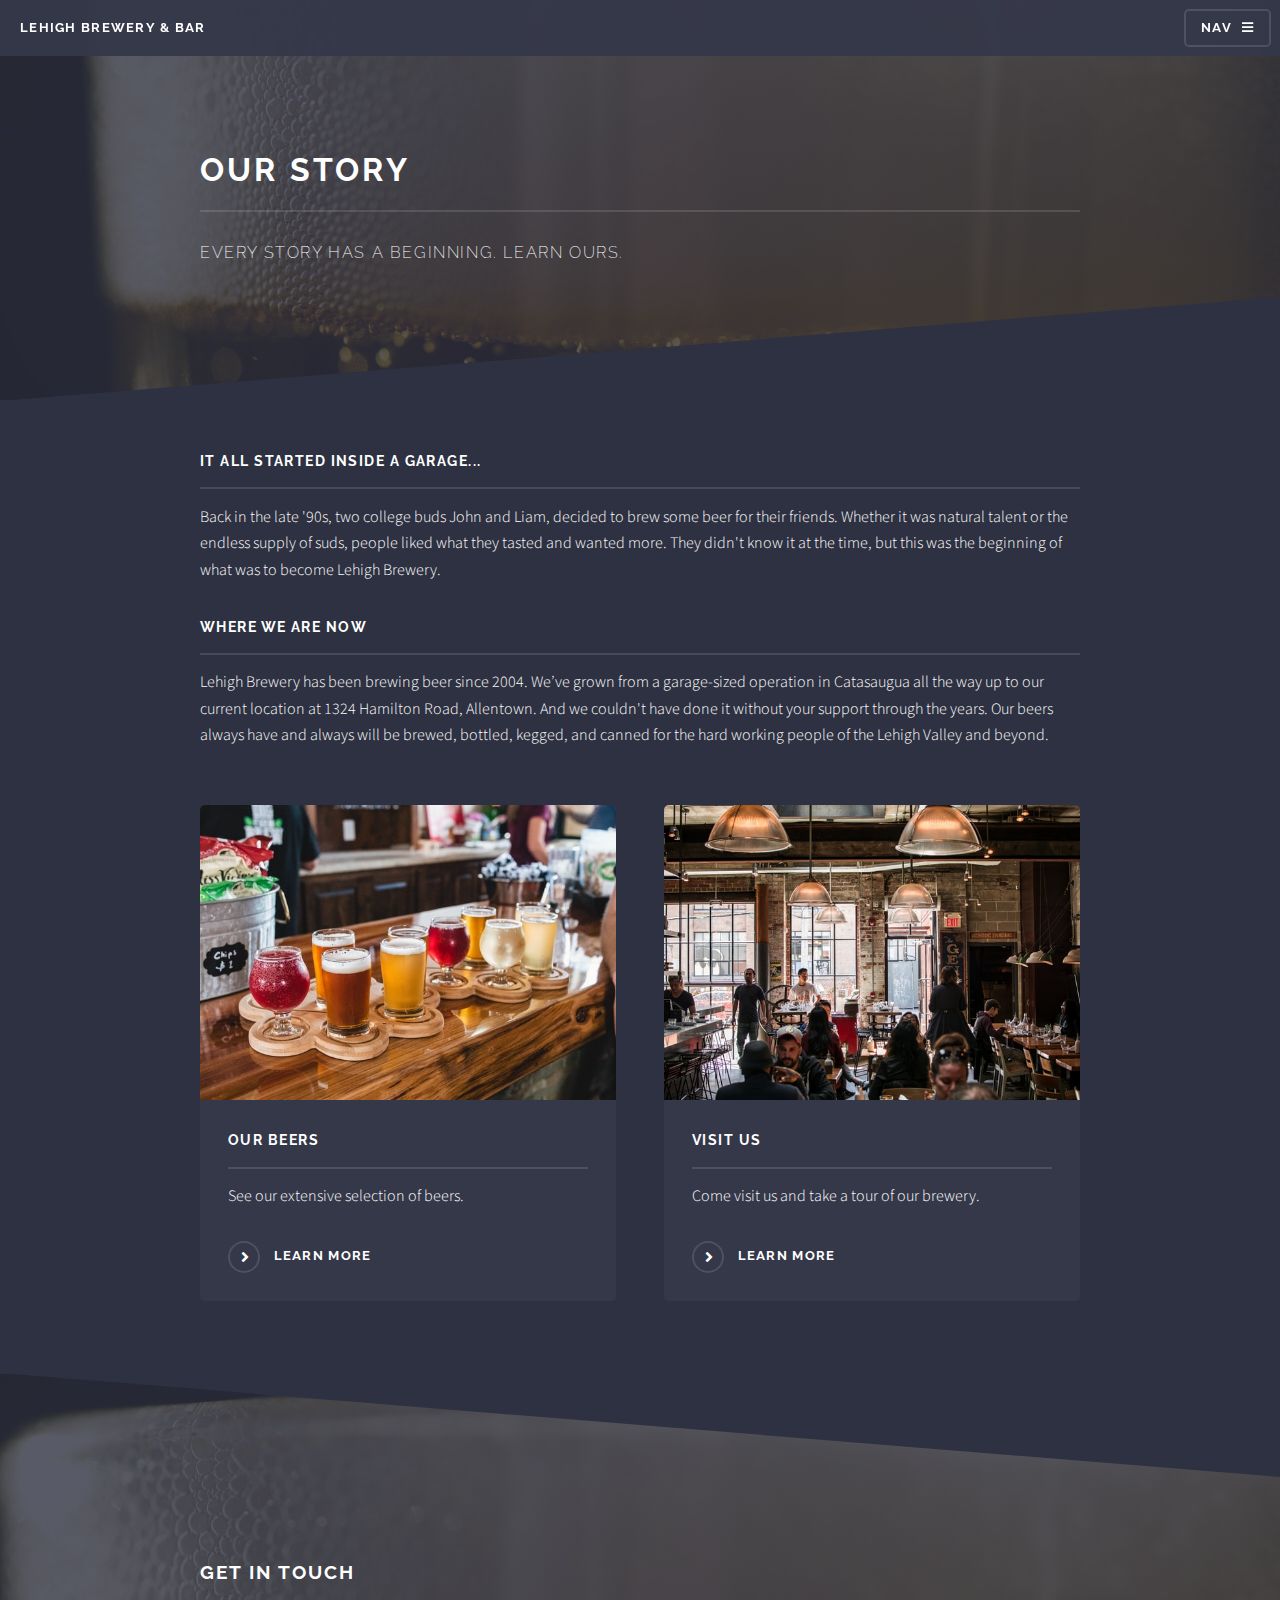
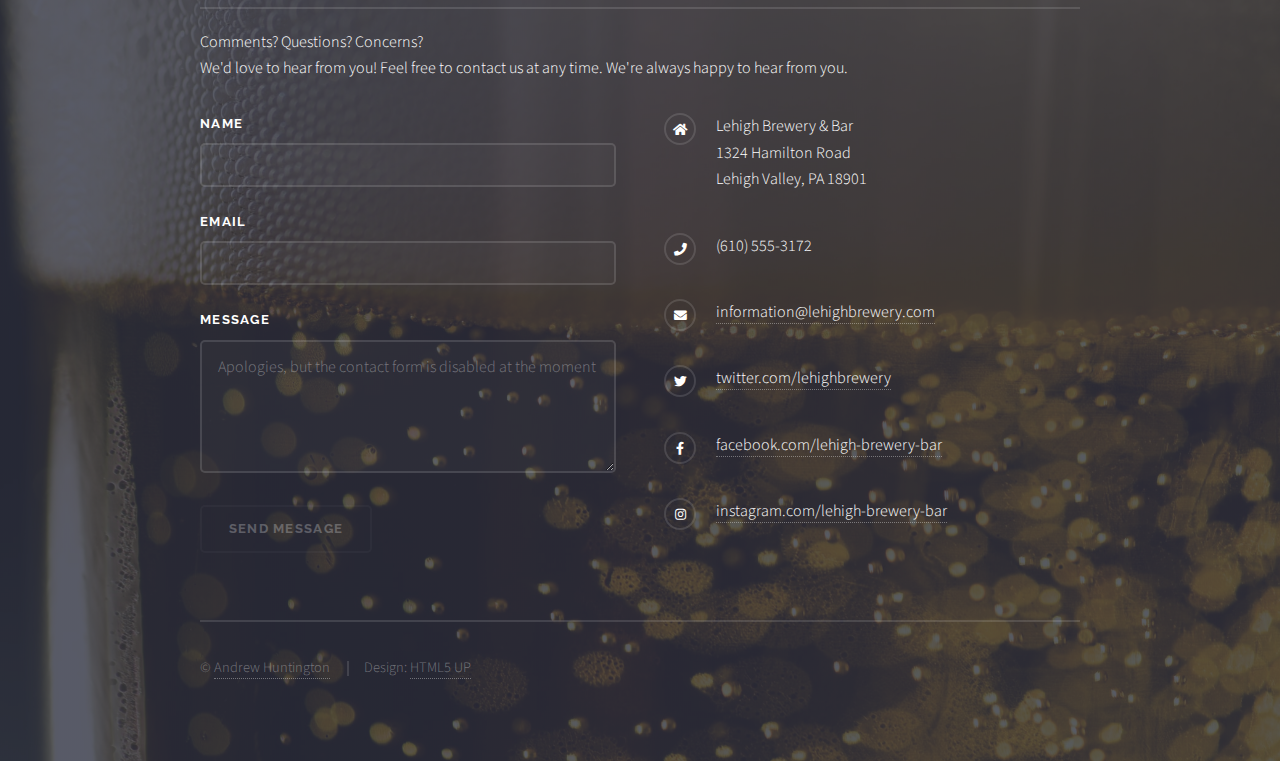
==== commit 88a539fe: "Finish about and beer pages" ====
--- a/about.html
+++ b/about.html
@@ -1,137 +1,169 @@
-<!DOCTYPE HTML>
+<!DOCTYPE html>
 <!--
 	Solid State by HTML5 UP
 	html5up.net | @ajlkn
 	Free for personal and commercial use under the CCA 3.0 license (html5up.net/license)
 -->
 <html>
-	<head>
-		<title>Generic - Solid State by HTML5 UP</title>
-		<meta charset="utf-8" />
-		<meta name="viewport" content="width=device-width, initial-scale=1, user-scalable=no" />
-		<link rel="stylesheet" href="assets/css/main.css" />
-		<noscript><link rel="stylesheet" href="assets/css/noscript.css" /></noscript>
-	</head>
-	<body class="is-preload">
+  <head>
+    <title>Lehigh Brewery & Bar | Our Story</title>
+    <meta charset="utf-8" />
+    <meta
+      name="viewport"
+      content="width=device-width, initial-scale=1, user-scalable=no"
+    />
+    <link rel="stylesheet" href="assets/css/main.css" />
+    <noscript
+      ><link rel="stylesheet" href="assets/css/noscript.css"
+    /></noscript>
+  </head>
+  <body class="is-preload">
+    <!-- Page Wrapper -->
+    <div id="page-wrapper">
+      <!-- Header -->
+      <header id="header">
+        <h1><a href="index.html">Lehigh Brewery & Bar</a></h1>
+        <nav>
+          <a href="#menu">Nav</a>
+        </nav>
+      </header>
 
-		<!-- Page Wrapper -->
-			<div id="page-wrapper">
+      <!-- Menu -->
+      <nav id="menu">
+        <div class="inner">
+          <h2>Navigation</h2>
+          <ul class="links">
+            <li><a href="index.html">Home</a></li>
+            <li><a href="about.html">About Us</a></li>
+            <li><a href="beer.html">Beer Menu</a></li>
+          </ul>
+          <a href="#" class="close">Close</a>
+        </div>
+      </nav>
 
-				<!-- Header -->
-					<header id="header">
-						<h1><a href="index.html">Solid State</a></h1>
-						<nav>
-							<a href="#menu">Menu</a>
-						</nav>
-					</header>
+      <!-- Wrapper -->
+      <section id="wrapper">
+        <header>
+          <div class="inner">
+            <h2>Our Story</h2>
+            <p>Every story has a beginning. Learn ours.</p>
+          </div>
+        </header>
 
-				<!-- Menu -->
-					<nav id="menu">
-						<div class="inner">
-							<h2>Menu</h2>
-							<ul class="links">
-								<li><a href="index.html">Home</a></li>
-								<li><a href="generic.html">Generic</a></li>
-								<li><a href="elements.html">Elements</a></li>
-								<li><a href="#">Log In</a></li>
-								<li><a href="#">Sign Up</a></li>
-							</ul>
-							<a href="#" class="close">Close</a>
-						</div>
-					</nav>
+        <!-- Content -->
+        <div class="wrapper">
+          <div class="inner">
+            <h3 class="major">It all started inside a garage...</h3>
+            <p>
+              Back in the late '90s, two college buds John and Liam, decided to
+              brew some beer for their friends. Whether it was natural talent or
+              the endless supply of suds, people liked what they tasted and
+              wanted more. They didn't know it at the time, but this was the
+              beginning of what was to become Lehigh Brewery.
+            </p>
 
-				<!-- Wrapper -->
-					<section id="wrapper">
-						<header>
-							<div class="inner">
-								<h2>Generic</h2>
-								<p>Phasellus non pulvinar erat. Fusce tincidunt nisl eget ipsum.</p>
-							</div>
-						</header>
+            <h3 class="major">Where we are now</h3>
+            <p>
+              Lehigh Brewery has been brewing beer since 2004. We’ve grown from
+              a garage-sized operation in Catasaugua all the way up to our
+              current location at 1324 Hamilton Road, Allentown. And we couldn't
+              have done it without your support through the years. Our beers
+              always have and always will be brewed, bottled, kegged, and canned
+              for the hard working people of the Lehigh Valley and beyond.
+            </p>
 
-						<!-- Content -->
-							<div class="wrapper">
-								<div class="inner">
+            <section class="features">
+              <article>
+                <a href="beer.html" class="image"
+                  ><img src="images/pic04.jpg" alt=""
+                /></a>
+                <h3 class="major">Our Beers</h3>
+                <p>See our extensive selection of beers.</p>
+                <a href="beer.html" class="special">Learn more</a>
+              </article>
+              <article>
+                <a href="#" class="image"
+                  ><img src="images/pic05.jpg" alt=""
+                /></a>
+                <h3 class="major">Visit Us</h3>
+                <p>Come visit us and take a tour of our brewery.</p>
+                <a href="#" class="special">Learn more</a>
+              </article>
+            </section>
+          </div>
+        </div>
+      </section>
 
-									<h3 class="major">Lorem ipsum dolor</h3>
-									<p>Morbi mattis mi consectetur tortor elementum, varius pellentesque velit convallis. Aenean tincidunt lectus auctor mauris maximus, ac scelerisque ipsum tempor. Duis vulputate ex et ex tincidunt, quis lacinia velit aliquet. Duis non efficitur nisi, id malesuada justo. Maecenas sagittis felis ac sagittis semper. Curabitur purus leo donec vel dolor at arcu tincidunt bibendum. Interdum et malesuada fames ac ante ipsum primis in faucibus. Fusce ut aliquet justo. Donec id neque ipsum. Integer eget ultricies odio. Nam vel ex a orci fringilla tincidunt. Aliquam eleifend ligula non velit accumsan cursus. Etiam ut gravida sapien.</p>
+      <!-- Footer -->
+      <section id="footer">
+        <div class="inner">
+          <h2 class="major">Get in touch</h2>
+          <p>
+            Comments? Questions? Concerns?<br />
+            We'd love to hear from you! Feel free to contact us at any time.
+            We're always happy to hear from you.
+          </p>
+          <form method="post" action="#">
+            <div class="fields">
+              <div class="field">
+                <label for="name">Name</label>
+                <input type="text" name="name" id="name" />
+              </div>
+              <div class="field">
+                <label for="email">Email</label>
+                <input type="email" name="email" id="email" />
+              </div>
+              <div class="field">
+                <label for="message">Message</label>
+                <textarea
+                  name="message"
+                  id="message"
+                  rows="4"
+                  placeholder="Apologies, but the contact form is disabled at the moment"
+                ></textarea>
+              </div>
+            </div>
+            <ul class="actions">
+              <li><input type="submit" value="Send Message" disabled /></li>
+            </ul>
+          </form>
+          <ul class="contact">
+            <li class="icon solid fa-home">
+              Lehigh Brewery & Bar<br />
+              1324 Hamilton Road<br />
+              Lehigh Valley, PA 18901
+            </li>
+            <li class="icon solid fa-phone">(610) 555-3172</li>
+            <li class="icon solid fa-envelope">
+              <a href="#">information@lehighbrewery.com</a>
+            </li>
+            <li class="icon brands fa-twitter">
+              <a href="#">twitter.com/lehighbrewery</a>
+            </li>
+            <li class="icon brands fa-facebook-f">
+              <a href="#">facebook.com/lehigh-brewery-bar</a>
+            </li>
+            <li class="icon brands fa-instagram">
+              <a href="#">instagram.com/lehigh-brewery-bar</a>
+            </li>
+          </ul>
+          <ul class="copyright">
+            <li>
+              &copy;
+              <a href="https://andrewhuntington.com">Andrew Huntington</a>
+            </li>
+            <li>Design: <a href="http://html5up.net">HTML5 UP</a></li>
+          </ul>
+        </div>
+      </section>
+    </div>
 
-									<p>Vestibulum ultrices risus velit, sit amet blandit massa auctor sit amet. Sed eu lectus sem. Phasellus in odio at ipsum porttitor mollis id vel diam. Praesent sit amet posuere risus, eu faucibus lectus. Vivamus ex ligula, tempus pulvinar ipsum in, auctor porta quam. Proin nec commodo, vel scelerisque nisi scelerisque. Suspendisse id quam vel tortor tincidunt suscipit. Nullam auctor orci eu dolor consectetur, interdum ullamcorper ante tincidunt. Mauris felis nec felis elementum varius.</p>
-
-									<h3 class="major">Vitae phasellus</h3>
-									<p>Cras mattis ante fermentum, malesuada neque vitae, eleifend erat. Phasellus non pulvinar erat. Fusce tincidunt, nisl eget mattis egestas, purus ipsum consequat orci, sit amet lobortis lorem lacus in tellus. Sed ac elementum arcu. Quisque placerat auctor laoreet.</p>
-
-									<section class="features">
-										<article>
-											<a href="#" class="image"><img src="images/pic04.jpg" alt="" /></a>
-											<h3 class="major">Sed feugiat lorem</h3>
-											<p>Lorem ipsum dolor sit amet, consectetur adipiscing vehicula id nulla dignissim dapibus ultrices.</p>
-											<a href="#" class="special">Learn more</a>
-										</article>
-										<article>
-											<a href="#" class="image"><img src="images/pic05.jpg" alt="" /></a>
-											<h3 class="major">Nisl placerat</h3>
-											<p>Lorem ipsum dolor sit amet, consectetur adipiscing vehicula id nulla dignissim dapibus ultrices.</p>
-											<a href="#" class="special">Learn more</a>
-										</article>
-									</section>
-
-								</div>
-							</div>
-
-					</section>
-
-				<!-- Footer -->
-					<section id="footer">
-						<div class="inner">
-							<h2 class="major">Get in touch</h2>
-							<p>Cras mattis ante fermentum, malesuada neque vitae, eleifend erat. Phasellus non pulvinar erat. Fusce tincidunt, nisl eget mattis egestas, purus ipsum consequat orci, sit amet lobortis lorem lacus in tellus. Sed ac elementum arcu. Quisque placerat auctor laoreet.</p>
-							<form method="post" action="#">
-								<div class="fields">
-									<div class="field">
-										<label for="name">Name</label>
-										<input type="text" name="name" id="name" />
-									</div>
-									<div class="field">
-										<label for="email">Email</label>
-										<input type="email" name="email" id="email" />
-									</div>
-									<div class="field">
-										<label for="message">Message</label>
-										<textarea name="message" id="message" rows="4"></textarea>
-									</div>
-								</div>
-								<ul class="actions">
-									<li><input type="submit" value="Send Message" /></li>
-								</ul>
-							</form>
-							<ul class="contact">
-								<li class="icon solid fa-home">
-									Untitled Inc<br />
-									1234 Somewhere Road Suite #2894<br />
-									Nashville, TN 00000-0000
-								</li>
-								<li class="icon solid fa-phone">(000) 000-0000</li>
-								<li class="icon solid fa-envelope"><a href="#">information@untitled.tld</a></li>
-								<li class="icon brands fa-twitter"><a href="#">twitter.com/untitled-tld</a></li>
-								<li class="icon brands fa-facebook-f"><a href="#">facebook.com/untitled-tld</a></li>
-								<li class="icon brands fa-instagram"><a href="#">instagram.com/untitled-tld</a></li>
-							</ul>
-							<ul class="copyright">
-								<li>&copy; Untitled Inc. All rights reserved.</li><li>Design: <a href="http://html5up.net">HTML5 UP</a></li>
-							</ul>
-						</div>
-					</section>
-
-			</div>
-
-		<!-- Scripts -->
-			<script src="assets/js/jquery.min.js"></script>
-			<script src="assets/js/jquery.scrollex.min.js"></script>
-			<script src="assets/js/browser.min.js"></script>
-			<script src="assets/js/breakpoints.min.js"></script>
-			<script src="assets/js/util.js"></script>
-			<script src="assets/js/main.js"></script>
-
-	</body>
-</html>+    <!-- Scripts -->
+    <script src="assets/js/jquery.min.js"></script>
+    <script src="assets/js/jquery.scrollex.min.js"></script>
+    <script src="assets/js/browser.min.js"></script>
+    <script src="assets/js/breakpoints.min.js"></script>
+    <script src="assets/js/util.js"></script>
+    <script src="assets/js/main.js"></script>
+  </body>
+</html>
